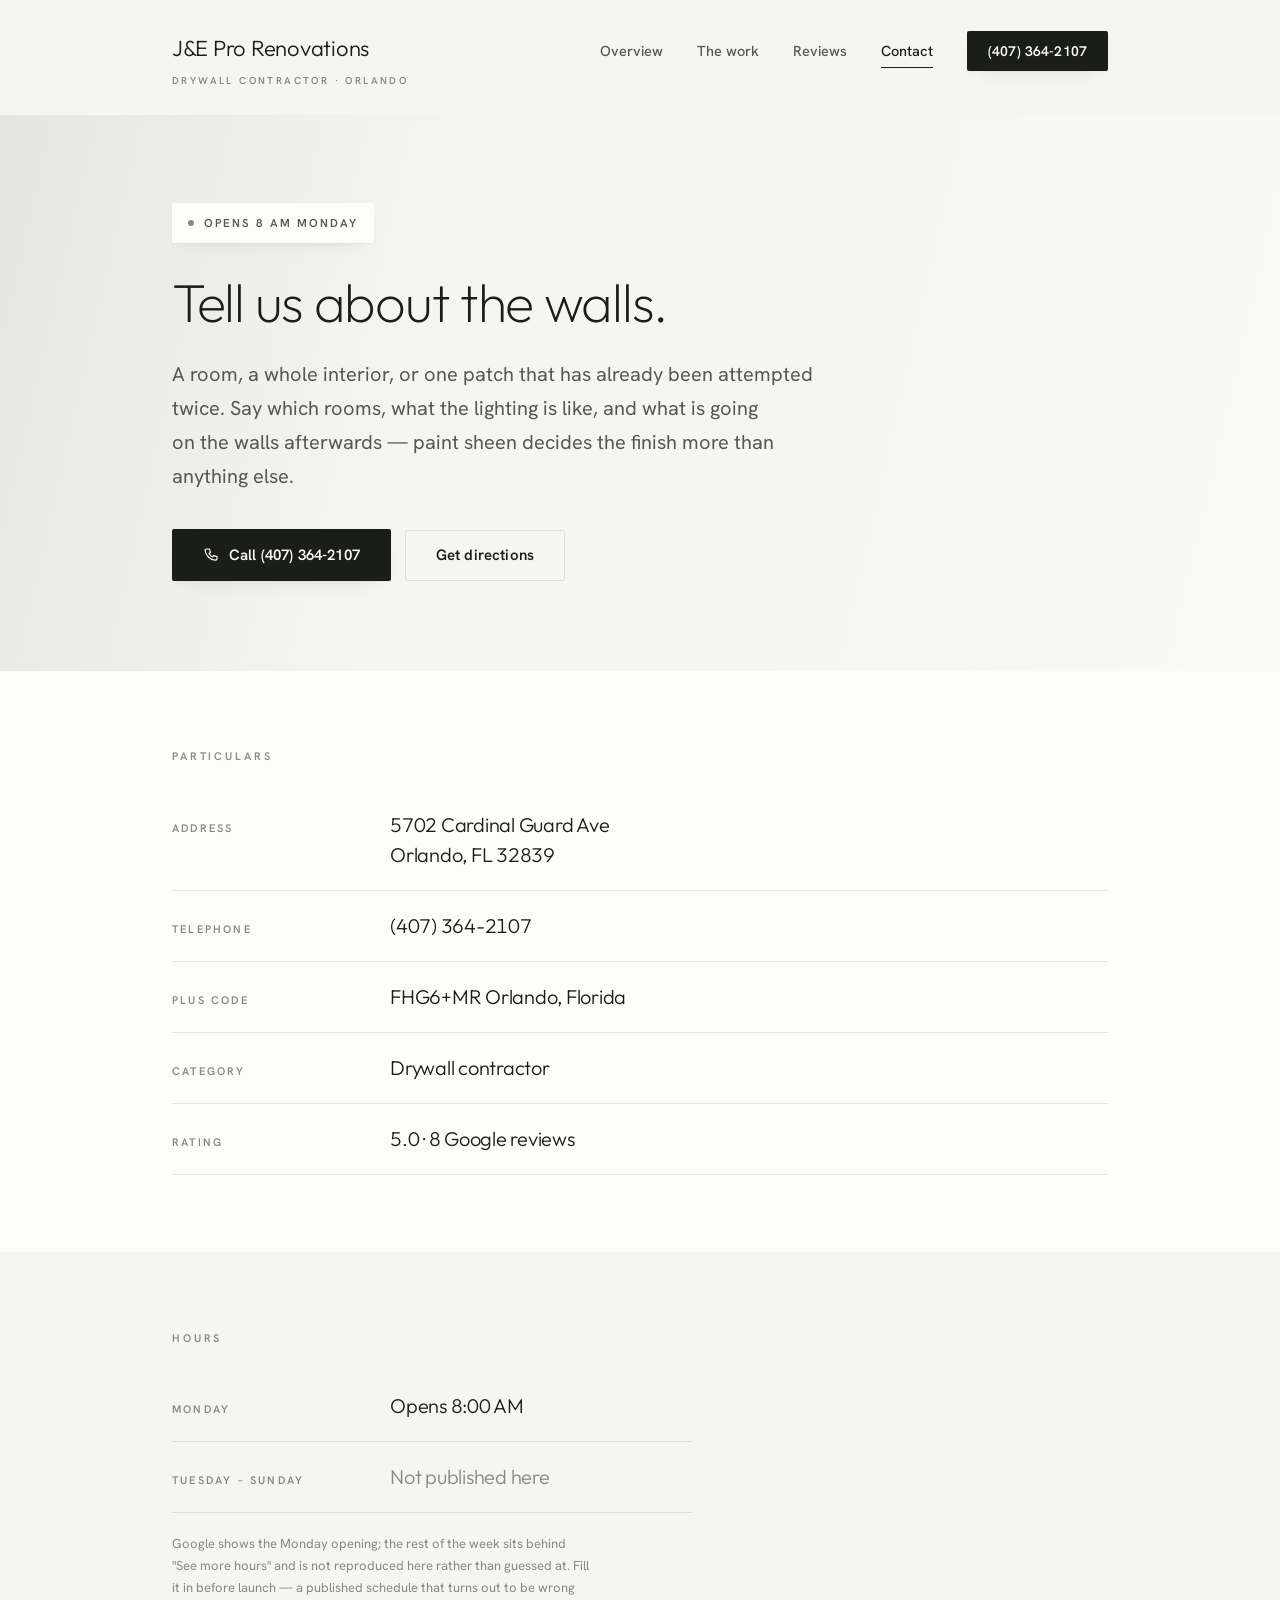
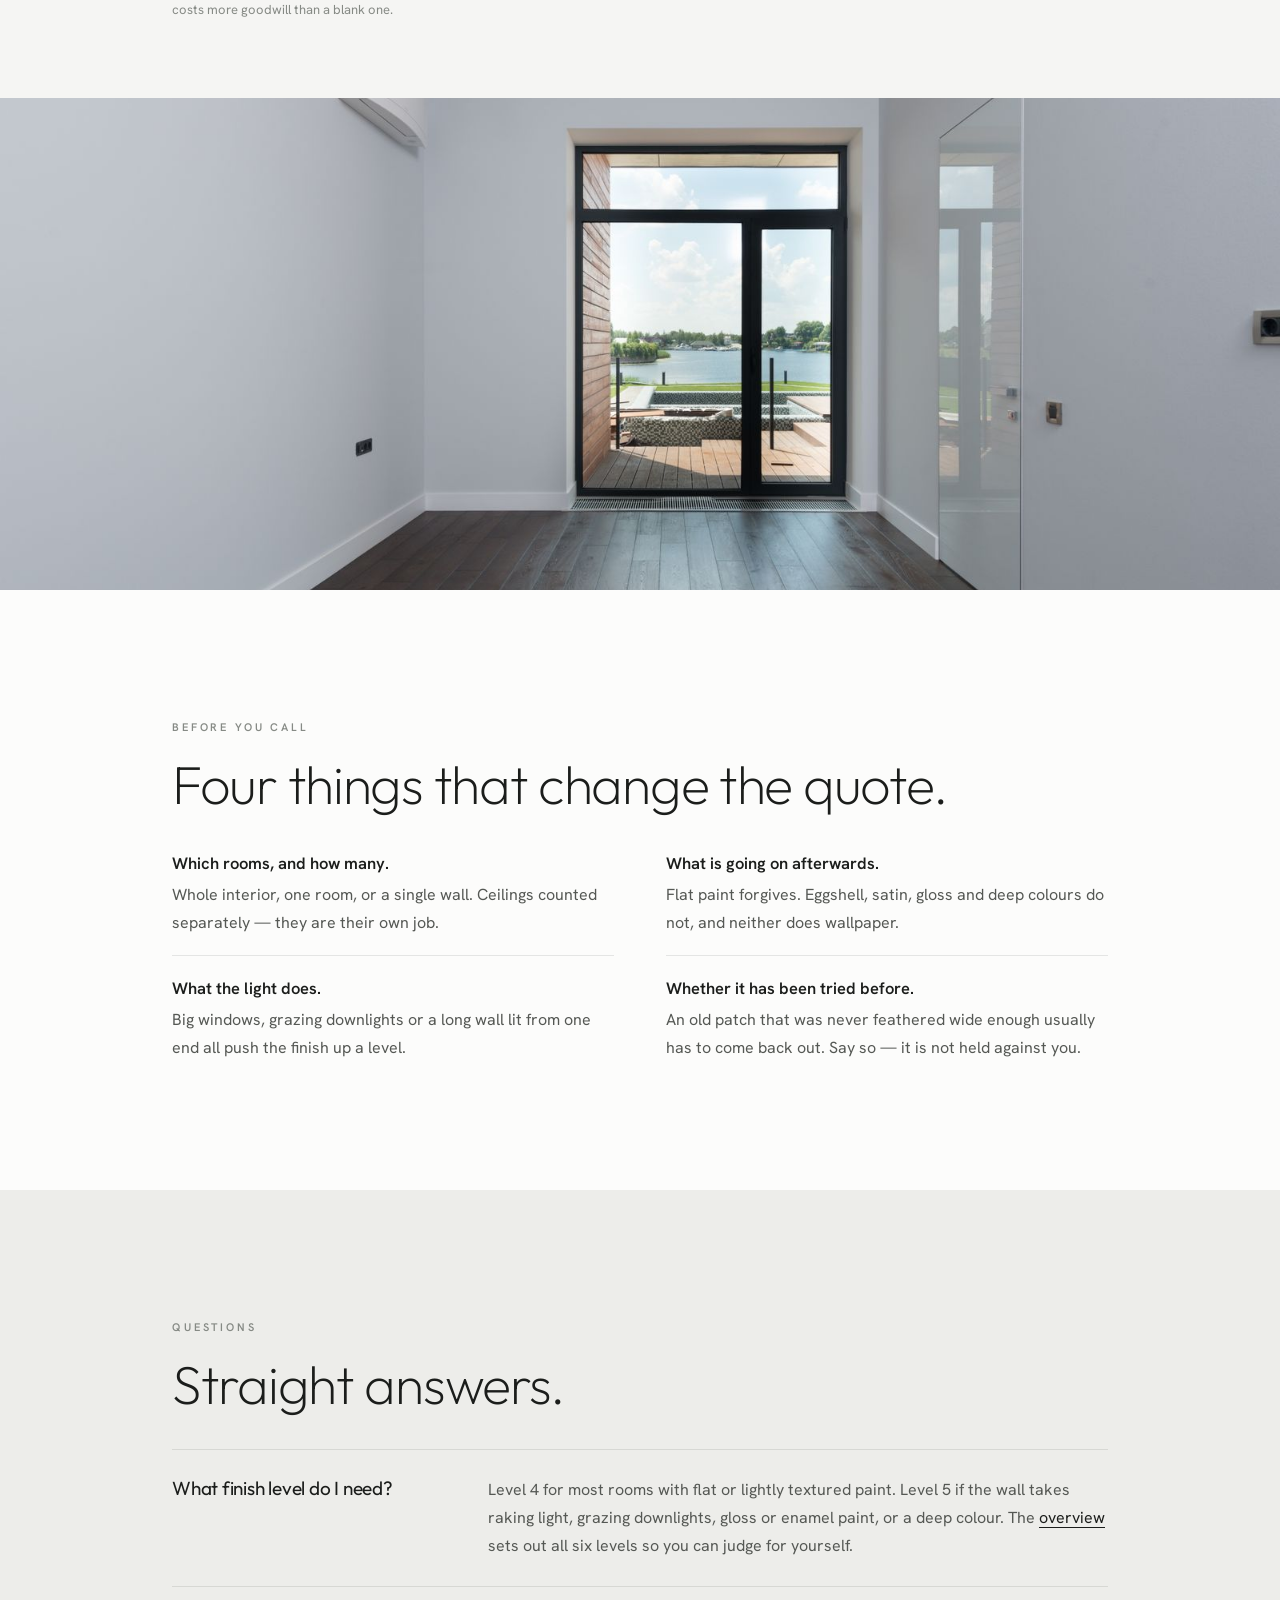
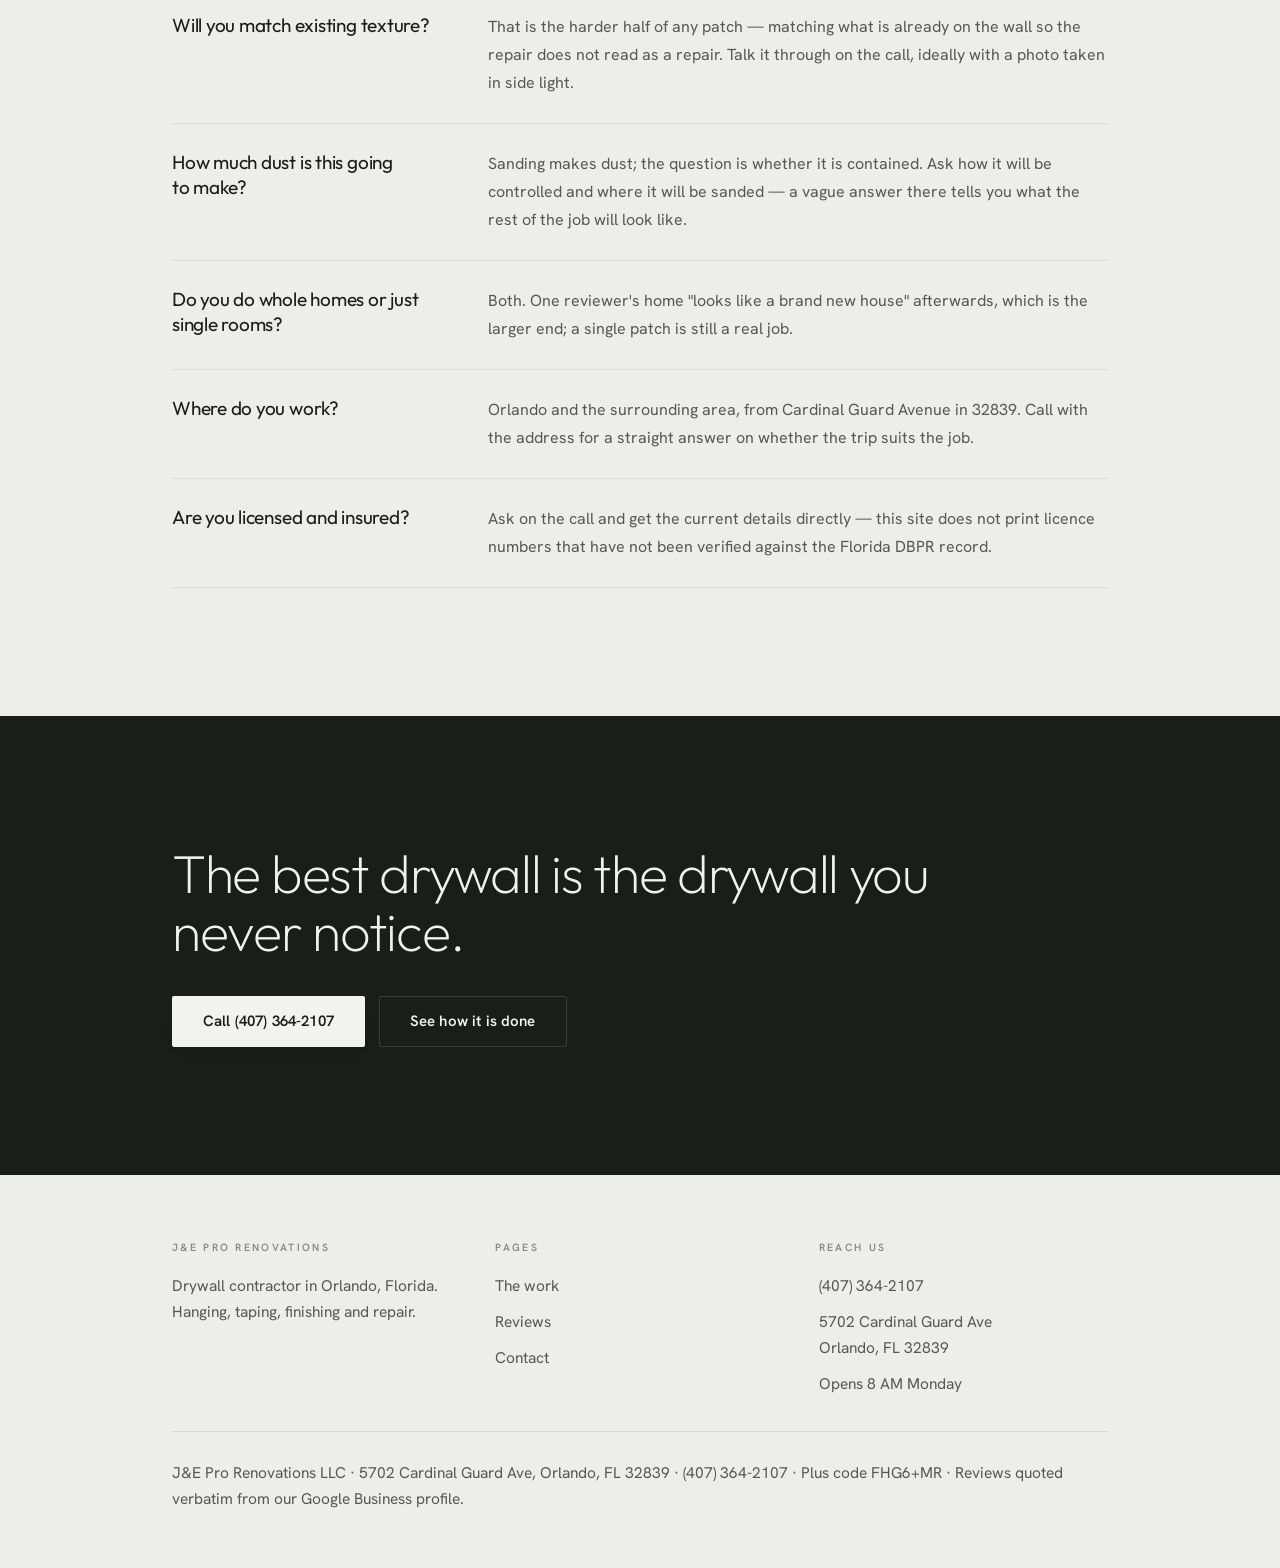
==== contact.html @ 814139a1 "J&E Pro Renovations site A sixth identity, and the first built on the absence of the thing the other" ====
<!DOCTYPE html>
<html lang="en">
<head>
<meta charset="utf-8">
<meta name="viewport" content="width=device-width, initial-scale=1">
<title>Contact — J&amp;E Pro Renovations</title>
<meta name="description" content="Call J&amp;E Pro Renovations at (407) 364-2107. 5702 Cardinal Guard Ave, Orlando, FL 32839. Opens 8 AM Monday. Plus code FHG6+MR.">
<link rel="preconnect" href="https://fonts.googleapis.com">
<link rel="preconnect" href="https://fonts.gstatic.com" crossorigin>
<link rel="stylesheet" href="https://fonts.googleapis.com/css2?family=Outfit:wght@200;300;400;600&family=Hanken+Grotesk:wght@400;500;600;700&display=swap">
<link rel="stylesheet" href="assets/site.css">
</head>
<body>

<header class="top">
  <div class="top-in">
    <a class="brand" href="index.html">
      <span class="n">J&amp;E Pro Renovations</span>
      <span class="s">Drywall contractor · Orlando</span>
    </a>
    <a class="nl" href="index.html">Overview</a>
    <a class="nl" href="work.html">The work</a>
    <a class="nl" href="reviews.html">Reviews</a>
    <a class="nl" href="contact.html" aria-current="page">Contact</a>
    <a class="btn btn-ink btn-sm" href="tel:+14073642107">(407) 364-2107</a>
  </div>
</header>

<main>

  <section class="plane-1 rake">
    <div class="wrap" style="padding-top: clamp(48px, 7vw, 88px); padding-bottom: clamp(52px, 7vw, 92px)">
      <span class="chip"><span class="dot"></span>Opens 8 AM Monday</span>
      <h1 class="h-section" style="margin-top: 30px; max-width: 20ch">Tell us about the walls.</h1>
      <p class="lede measure" style="margin-top: 26px">A room, a whole interior, or one patch that has already been attempted twice. Say which rooms, what the lighting is like, and what is going on the walls afterwards — paint sheen decides the finish more than anything else.</p>
      <div class="btn-row" style="margin-top: 36px">
        <a class="btn btn-ink" href="tel:+14073642107">
          <svg width="16" height="16" viewBox="0 0 24 24" fill="none" aria-hidden="true"><path d="M6.6 3h3l1.5 5.2-2.1 1.5a12.5 12.5 0 0 0 5.3 5.3l1.5-2.1L21 14.4v3a2.4 2.4 0 0 1-2.6 2.4A16.8 16.8 0 0 1 3.2 5.6A2.4 2.4 0 0 1 5.6 3z" stroke="currentColor" stroke-width="1.8" stroke-linecap="round" stroke-linejoin="round"/></svg>
          Call (407) 364-2107
        </a>
        <a class="btn btn-bare" href="https://www.google.com/maps/search/?api=1&amp;query=J%26E%20Pro%20Renovations%20LLC%205702%20Cardinal%20Guard%20Ave%20Orlando%20FL%2032839" target="_blank" rel="noopener">Get directions</a>
      </div>
    </div>
  </section>

  <section class="plane-0 section-sm">
    <div class="wrap">
      <p class="cap">Particulars</p>
      <div class="rows" style="margin-top: 24px">
        <div><p class="k">Address</p><p class="v">5702 Cardinal Guard Ave<br>Orlando, FL 32839</p></div>
        <div><p class="k">Telephone</p><p class="v"><a href="tel:+14073642107">(407) 364-2107</a></p></div>
        <div><p class="k">Plus code</p><p class="v">FHG6+MR Orlando, Florida</p></div>
        <div><p class="k">Category</p><p class="v">Drywall contractor</p></div>
        <div><p class="k">Rating</p><p class="v">5.0 · 8 Google reviews</p></div>
      </div>
    </div>
  </section>

  <section class="plane-1 section-sm">
    <div class="wrap">
      <p class="cap">Hours</p>
      <div class="rows" style="margin-top: 24px; max-width: 520px">
        <div><p class="k">Monday</p><p class="v">Opens 8:00 AM</p></div>
        <div><p class="k">Tuesday – Sunday</p><p class="v" style="color: var(--ink-3)">Not published here</p></div>
      </div>
      <p class="fine measure" style="margin-top: 20px">Google shows the Monday opening; the rest of the week sits behind "See more hours" and is not reproduced here rather than guessed at. Fill it in before launch — a published schedule that turns out to be wrong costs more goodwill than a blank one.</p>
    </div>
  </section>

  <div class="bleed">
    <img src="assets/img/hall.jpg" alt="An empty hallway with smooth white walls and a large window">
  </div>

  <section class="plane-0 section">
    <div class="wrap">
      <p class="cap">Before you call</p>
      <h2 class="h-section" style="margin-top: 18px; max-width: 24ch">Four things that change the quote.</h2>
      <div style="display: grid; grid-template-columns: repeat(auto-fit, minmax(280px, 1fr)); gap: 34px clamp(30px, 4vw, 60px); margin-top: 36px; align-items: start">
        <ul class="list">
          <li><b>Which rooms, and how many.</b><span>Whole interior, one room, or a single wall. Ceilings counted separately — they are their own job.</span></li>
          <li><b>What the light does.</b><span>Big windows, grazing downlights or a long wall lit from one end all push the finish up a level.</span></li>
        </ul>
        <ul class="list">
          <li><b>What is going on afterwards.</b><span>Flat paint forgives. Eggshell, satin, gloss and deep colours do not, and neither does wallpaper.</span></li>
          <li><b>Whether it has been tried before.</b><span>An old patch that was never feathered wide enough usually has to come back out. Say so — it is not held against you.</span></li>
        </ul>
      </div>
    </div>
  </section>

  <section class="plane-2 section">
    <div class="wrap">
      <p class="cap">Questions</p>
      <h2 class="h-section" style="margin-top: 18px; margin-bottom: 36px">Straight answers.</h2>
      <div class="faq">
        <div class="faq-item">
          <h3>What finish level do I need?</h3>
          <p>Level 4 for most rooms with flat or lightly textured paint. Level 5 if the wall takes raking light, grazing downlights, gloss or enamel paint, or a deep colour. The <a href="index.html">overview</a> sets out all six levels so you can judge for yourself.</p>
        </div>
        <div class="faq-item">
          <h3>Will you match existing texture?</h3>
          <p>That is the harder half of any patch — matching what is already on the wall so the repair does not read as a repair. Talk it through on the call, ideally with a photo taken in side light.</p>
        </div>
        <div class="faq-item">
          <h3>How much dust is this going to make?</h3>
          <p>Sanding makes dust; the question is whether it is contained. Ask how it will be controlled and where it will be sanded — a vague answer there tells you what the rest of the job will look like.</p>
        </div>
        <div class="faq-item">
          <h3>Do you do whole homes or just single rooms?</h3>
          <p>Both. One reviewer's home "looks like a brand new house" afterwards, which is the larger end; a single patch is still a real job.</p>
        </div>
        <div class="faq-item">
          <h3>Where do you work?</h3>
          <p>Orlando and the surrounding area, from Cardinal Guard Avenue in 32839. Call with the address for a straight answer on whether the trip suits the job.</p>
        </div>
        <div class="faq-item">
          <h3>Are you licensed and insured?</h3>
          <p>Ask on the call and get the current details directly — this site does not print licence numbers that have not been verified against the Florida DBPR record.</p>
        </div>
      </div>
    </div>
  </section>

  <section class="plane-dark section">
    <div class="wrap">
      <h2 class="h-section" style="max-width: 22ch">The best drywall is the drywall you never notice.</h2>
      <div class="btn-row" style="margin-top: 36px">
        <a class="btn btn-ink" href="tel:+14073642107">Call (407) 364-2107</a>
        <a class="btn btn-bare" href="work.html">See how it is done</a>
      </div>
    </div>
  </section>
</main>

<footer class="foot">
  <div class="wrap">
    <div class="foot-grid">
      <div>
        <h4>J&amp;E Pro Renovations</h4>
        <p>Drywall contractor in Orlando, Florida. Hanging, taping, finishing and repair.</p>
      </div>
      <div>
        <h4>Pages</h4>
        <ul>
          <li><a href="work.html">The work</a></li>
          <li><a href="reviews.html">Reviews</a></li>
          <li><a href="contact.html">Contact</a></li>
        </ul>
      </div>
      <div>
        <h4>Reach us</h4>
        <ul>
          <li><a href="tel:+14073642107">(407) 364-2107</a></li>
          <li><a href="contact.html">5702 Cardinal Guard Ave<br>Orlando, FL 32839</a></li>
          <li>Opens 8 AM Monday</li>
        </ul>
      </div>
    </div>
    <p class="foot-fine">J&amp;E Pro Renovations LLC · 5702 Cardinal Guard Ave, Orlando, FL 32839 · (407) 364-2107 · Plus code FHG6+MR · Reviews quoted verbatim from our Google Business profile.</p>
  </div>
</footer>

</body>
</html>
---- assets/site.css ----
/* ═══════════════════════════════════════════════════════════════════
   J&E Pro Renovations LLC — Drywall contractor, Orlando FL

   Identity: the flat plane. A drywall contractor's craft is
   invisibility — a Level 5 finish is one you cannot see, with no
   visible joint anywhere. So this stylesheet spends almost no strokes:
   sections separate by tone and by raking light, not by rules.

   Achromatic by design. Drywall is white; the palette is too.
   Emphasis comes from scale and weight rather than hue.
   ═══════════════════════════════════════════════════════════════════ */

:root {
  /* the planes, lightest to darkest */
  --p0: #FCFCFB;   /* compound, freshly sanded */
  --p1: #F5F5F3;   /* gypsum face — the page ground */
  --p2: #EDEDEA;   /* a plane in shadow */
  --p3: #E2E2DE;   /* deeper shadow */
  --p4: #CFCFCA;   /* edge of the light */

  --ink:   #1B1D1B;
  --ink-2: #555854;
  --ink-3: #868A85;
  --ink-4: #ADB0AB;

  --dark:    #1B1D1B;
  --dark-2:  #262926;
  --on-dark:   #F2F2F0;
  --on-dark-2: rgba(242, 242, 240, 0.70);
  --on-dark-3: rgba(242, 242, 240, 0.42);

  /* the only strokes in the system, and they are barely there */
  --hair:      rgba(27, 29, 27, 0.10);
  --hair-dark: rgba(242, 242, 240, 0.14);

  /* raking light: soft, directional, no hard edges */
  --lift-sm: 0 1px 2px rgba(27, 29, 27, .04), 0 8px 22px -14px rgba(27, 29, 27, .18);
  --lift:    0 2px 4px rgba(27, 29, 27, .04), 0 26px 60px -34px rgba(27, 29, 27, .28);

  --font-display: "Outfit", "Helvetica Neue", Arial, sans-serif;
  --font-body:    "Hanken Grotesk", "Segoe UI", Helvetica, Arial, sans-serif;

  --wrap: 1080px;
  --narrow: 680px;
  --gutter: clamp(22px, 6vw, 72px);
}

@media (prefers-color-scheme: dark) {
  :root:not([data-theme="light"]) {
    --p0: #17191A; --p1: #121415; --p2: #191C1D; --p3: #212526; --p4: #2E3335;
    --ink: #EDEEEC; --ink-2: #ADB2B0; --ink-3: #838986; --ink-4: #656B68;
    --dark: #08090A; --dark-2: #101314;
    --on-dark: #EDEEEC; --on-dark-2: rgba(237,238,236,.70); --on-dark-3: rgba(237,238,236,.42);
    --hair: rgba(237,238,236,.12); --hair-dark: rgba(237,238,236,.12);
    --lift-sm: 0 1px 2px rgba(0,0,0,.5), 0 8px 22px -14px rgba(0,0,0,.7);
    --lift: 0 2px 4px rgba(0,0,0,.5), 0 26px 60px -34px rgba(0,0,0,.85);
  }
}
:root[data-theme="dark"] {
  --p0: #17191A; --p1: #121415; --p2: #191C1D; --p3: #212526; --p4: #2E3335;
  --ink: #EDEEEC; --ink-2: #ADB2B0; --ink-3: #838986; --ink-4: #656B68;
  --dark: #08090A; --dark-2: #101314;
  --on-dark: #EDEEEC; --on-dark-2: rgba(237,238,236,.70); --on-dark-3: rgba(237,238,236,.42);
  --hair: rgba(237,238,236,.12); --hair-dark: rgba(237,238,236,.12);
  --lift-sm: 0 1px 2px rgba(0,0,0,.5), 0 8px 22px -14px rgba(0,0,0,.7);
  --lift: 0 2px 4px rgba(0,0,0,.5), 0 26px 60px -34px rgba(0,0,0,.85);
}

*, *::before, *::after { box-sizing: border-box; }

body {
  margin: 0;
  background: var(--p1);
  color: var(--ink);
  font-family: var(--font-body);
  font-size: 17px;
  line-height: 1.7;
  text-wrap: pretty;
  -webkit-font-smoothing: antialiased;
  -moz-osx-font-smoothing: grayscale;
}
h1, h2, h3, h4 { margin: 0; font-weight: 400; }
p { margin: 0; }
img, svg { display: block; max-width: 100%; }
a { color: var(--ink); text-decoration-thickness: 1px; text-underline-offset: 4px; }
a:hover { color: var(--ink-2); }
:focus { outline: none; }
:focus-visible { outline: 2px solid var(--ink); outline-offset: 4px; }
::selection { background: var(--p4); }

.wrap { max-width: var(--wrap); margin: 0 auto; padding: 0 var(--gutter); }
.narrow { max-width: var(--narrow); margin: 0 auto; padding: 0 var(--gutter); }
.section { padding: clamp(72px, 10vw, 148px) 0; }
.section-sm { padding: clamp(48px, 6vw, 84px) 0; }

/* tonal planes — the only section separation in the system */
.plane-0 { background: var(--p0); }
.plane-1 { background: var(--p1); }
.plane-2 { background: var(--p2); }
.plane-3 { background: var(--p3); }
.plane-dark { background: var(--dark); color: var(--on-dark); }
.plane-dark .lede, .plane-dark .body { color: var(--on-dark-2); }
.plane-dark .cap, .plane-dark .fine { color: var(--on-dark-3); }

/* raking light: a soft directional wash, no edge anywhere */
.rake { position: relative; }
.rake::before {
  content: ""; position: absolute; inset: 0; pointer-events: none;
  background: linear-gradient(103deg,
    color-mix(in srgb, var(--p4) 42%, transparent) 0%,
    transparent 34%,
    transparent 62%,
    color-mix(in srgb, var(--p0) 70%, transparent) 100%);
}
.rake > * { position: relative; }

/* ══ typography: light, wide, quiet. Scale carries the emphasis. ══ */
.display {
  font-family: var(--font-display);
  font-weight: 200;
  font-size: clamp(40px, 7vw, 96px);
  line-height: 1.02;
  letter-spacing: -0.028em;
}
.display em { font-style: normal; font-weight: 400; }
.h-section {
  font-family: var(--font-display);
  font-weight: 200;
  font-size: clamp(28px, 4.2vw, 54px);
  line-height: 1.08;
  letter-spacing: -0.024em;
}
.h-sub {
  font-family: var(--font-display);
  font-weight: 300;
  font-size: clamp(21px, 2.3vw, 29px);
  line-height: 1.22;
  letter-spacing: -0.016em;
}
.cap {
  font-family: var(--font-body);
  font-size: 11px; font-weight: 600;
  letter-spacing: 0.26em; text-transform: uppercase;
  color: var(--ink-3);
}
.lede { font-size: 20px; line-height: 34px; color: var(--ink-2); font-weight: 400; }
.body { font-size: 17px; line-height: 31px; color: var(--ink-2); }
.fine { font-size: 13px; line-height: 22px; color: var(--ink-3); }
.measure { max-width: 60ch; }
.measure-tight { max-width: 44ch; }
.num { font-variant-numeric: tabular-nums; }

/* ══ buttons: filled ink, or bare text with a hairline underline ══ */
.btn {
  display: inline-flex; align-items: center; justify-content: center; gap: 10px;
  font-family: var(--font-body); font-weight: 600; font-size: 15px;
  letter-spacing: 0.01em; line-height: 1; text-decoration: none; cursor: pointer;
  padding: 17px 30px; border: 1px solid transparent; border-radius: 2px;
  white-space: nowrap; font-variant-numeric: tabular-nums;
  transition: background-color .2s ease, color .2s ease, border-color .2s ease, box-shadow .2s ease;
}
.btn svg { flex: none; }
.btn-ink { background: var(--ink); color: var(--p0); box-shadow: var(--lift-sm); }
.btn-ink:hover { background: var(--ink-2); color: var(--p0); }
.btn-bare { color: var(--ink); border-color: var(--hair); background: transparent; }
.btn-bare:hover { border-color: var(--ink-4); background: var(--p0); }
.plane-dark .btn-ink { background: var(--on-dark); color: var(--dark); }
.plane-dark .btn-ink:hover { background: var(--on-dark-2); color: var(--dark); }
.plane-dark .btn-bare { color: var(--on-dark); border-color: var(--hair-dark); }
.plane-dark .btn-bare:hover { border-color: var(--on-dark); background: transparent; }
.btn-sm { font-size: 14px; padding: 12px 20px; }
.btn-row { display: flex; flex-wrap: wrap; gap: 14px; align-items: center; }

/* ══ header: no bar, no border — it sits on the wall ══ */
.top { background: var(--p1); }
.top-in {
  max-width: var(--wrap); margin: 0 auto; padding: 30px var(--gutter) 26px;
  display: flex; align-items: baseline; flex-wrap: wrap; gap: 12px 34px;
}
.brand { text-decoration: none; margin-right: auto; }
.brand .n {
  display: block;
  font-family: var(--font-display); font-weight: 300;
  font-size: 22px; letter-spacing: -0.012em; color: var(--ink);
}
.brand .s {
  display: block; margin-top: 5px;
  font-size: 10px; font-weight: 600; letter-spacing: 0.24em;
  text-transform: uppercase; color: var(--ink-3);
}
.top a.nl {
  font-size: 14.5px; font-weight: 500; color: var(--ink-2);
  text-decoration: none; white-space: nowrap;
  padding-bottom: 3px; border-bottom: 1px solid transparent;
}
.top a.nl:hover { color: var(--ink); border-bottom-color: var(--ink-4); }
.top a.nl[aria-current="page"] { color: var(--ink); border-bottom-color: var(--ink); }

/* ══ hours chip ══ */
.chip {
  display: inline-flex; align-items: center; gap: 10px;
  font-size: 11.5px; font-weight: 600; letter-spacing: 0.18em;
  text-transform: uppercase; color: var(--ink-2);
  background: var(--p0); box-shadow: var(--lift-sm);
  padding: 10px 16px; border-radius: 2px;
}
.chip .dot { width: 6px; height: 6px; flex: none; border-radius: 50%; background: var(--ink-3); }
.plane-dark .chip { background: var(--dark-2); color: var(--on-dark-2); box-shadow: none; }
.plane-dark .chip .dot { background: var(--on-dark-2); }

/* ══ stat run — figures on the wall, no boxes ══ */
.figures {
  display: grid; grid-template-columns: repeat(auto-fit, minmax(140px, 1fr));
  gap: clamp(28px, 4vw, 56px) clamp(24px, 4vw, 48px);
}
.figures .v {
  font-family: var(--font-display); font-weight: 200;
  font-size: clamp(38px, 4.6vw, 62px); line-height: 1;
  letter-spacing: -0.034em; font-variant-numeric: tabular-nums;
}
.figures .k { margin-top: 12px; }

/* ══ cards: lifted planes, never outlined ══ */
.cards { display: grid; grid-template-columns: repeat(auto-fit, minmax(260px, 1fr)); gap: clamp(20px, 3vw, 32px); }
.card {
  background: var(--p0); border-radius: 3px;
  box-shadow: var(--lift-sm);
  padding: 32px 30px 34px;
  display: flex; flex-direction: column; gap: 12px;
  transition: box-shadow .22s ease, transform .22s ease;
}
.card:hover { box-shadow: var(--lift); transform: translateY(-2px); }
.card h3 { font-family: var(--font-display); font-weight: 300; font-size: 23px; line-height: 1.2; letter-spacing: -0.014em; }
.card p { font-size: 16px; line-height: 28px; color: var(--ink-2); }
.card .cap { margin-bottom: 2px; }

/* ══ FINISH LEVELS — the signature component ═══════════════════════
   Drywall has official finish levels 0 to 5. A stepped scale is the
   honest way to show them, and no generic contractor site has one.
   ══════════════════════════════════════════════════════════════════ */
.levels { display: grid; gap: 0; }
.level {
  display: grid; grid-template-columns: 1fr; gap: 6px 30px;
  padding: 24px 0 24px 0;
  border-bottom: 1px solid var(--hair);
}
@media (min-width: 780px) {
  .level { grid-template-columns: 88px minmax(0, 1fr) 130px; align-items: baseline; }
}
.level:first-child { border-top: 1px solid var(--hair); }
.level-n {
  font-family: var(--font-display); font-weight: 200;
  font-size: 32px; line-height: 1; letter-spacing: -0.03em;
  color: var(--ink-4); font-variant-numeric: tabular-nums;
}
.level.is-ours .level-n { color: var(--ink); }
.level h3 { font-family: var(--font-body); font-weight: 600; font-size: 16.5px; line-height: 1.4; }
.level p { font-size: 15.5px; line-height: 27px; color: var(--ink-2); margin-top: 5px; }
.level-tag {
  font-size: 10.5px; font-weight: 700; letter-spacing: 0.16em;
  text-transform: uppercase; color: var(--ink-3);
}
.level.is-ours .level-tag { color: var(--ink); }
.level.is-ours { background: var(--p0); box-shadow: var(--lift-sm); border-radius: 3px; padding-left: 22px; padding-right: 22px; border-bottom-color: transparent; }

/* ══ figures / photography: full-bleed or lifted, never framed ══ */
.shot { margin: 0; }
.shot img { width: 100%; height: 100%; object-fit: cover; }
.shot figcaption { margin-top: 14px; font-size: 12.5px; line-height: 20px; color: var(--ink-3); }
.shot-3x2 img { aspect-ratio: 3 / 2; }
.shot-4x3 img { aspect-ratio: 4 / 3; }
.shot-wide img { aspect-ratio: 2.4 / 1; }
.shot-tall img { aspect-ratio: 4 / 5; }
.shot-lift img { box-shadow: var(--lift); border-radius: 3px; }
.shots { display: grid; grid-template-columns: repeat(auto-fit, minmax(230px, 1fr)); gap: clamp(20px, 3vw, 34px); }

.bleed { width: 100%; }
.bleed img { width: 100%; aspect-ratio: 2.6 / 1; object-fit: cover; }
@media (max-width: 640px) { .bleed img { aspect-ratio: 4 / 3; } }

/* ══ quotes ══ */
.pull {
  font-family: var(--font-display); font-weight: 200;
  font-size: clamp(24px, 3.4vw, 42px); line-height: 1.3;
  letter-spacing: -0.022em;
}
.quote-list { display: grid; gap: clamp(30px, 4vw, 46px); }
.quote-list blockquote { margin: 0; }
.quote-list .q { font-family: var(--font-display); font-weight: 200; font-size: clamp(21px, 2.5vw, 30px); line-height: 1.34; letter-spacing: -0.018em; }
.quote-list .a { margin-top: 14px; }

/* ══ reviews ══ */
.rating { display: flex; flex-wrap: wrap; align-items: flex-end; gap: 20px 44px; }
.rating .score {
  font-family: var(--font-display); font-weight: 200;
  font-size: clamp(64px, 9vw, 124px); line-height: .82; letter-spacing: -0.046em;
}
.stars { color: var(--ink); font-size: 16px; letter-spacing: 6px; }
.topics { display: grid; grid-template-columns: repeat(auto-fit, minmax(220px, 1fr)); gap: 0 44px; max-width: 760px; margin: 0; }
.topic { display: flex; align-items: baseline; justify-content: space-between; gap: 16px; padding: 13px 0; border-bottom: 1px solid var(--hair); }
.topic dt { font-size: 16px; color: var(--ink-2); }
.topic dd { margin: 0; font-size: 14px; font-weight: 700; color: var(--ink-3); font-variant-numeric: tabular-nums; }

.entries { display: grid; gap: clamp(20px, 3vw, 28px); }
.entry {
  background: var(--p0); border-radius: 3px; box-shadow: var(--lift-sm);
  padding: 32px 30px;
  display: grid; grid-template-columns: 1fr; gap: 16px 36px;
}
@media (min-width: 860px) { .entry { grid-template-columns: 196px minmax(0, 1fr); } }
.entry-by { display: grid; gap: 8px; align-content: start; }
.entry-name { font-family: var(--font-display); font-weight: 400; font-size: 20px; line-height: 1.2; letter-spacing: -0.012em; }
.entry-meta { font-size: 12.5px; line-height: 19px; color: var(--ink-3); font-variant-numeric: tabular-nums; }
.entry-stars { color: var(--ink); font-size: 12px; letter-spacing: 3px; }
.entry-body p { font-size: 17px; line-height: 30px; color: var(--ink); }
.entry-body .trunc { color: var(--ink-3); }

/* ══ particulars ══ */
.rows { display: grid; }
.rows > div {
  display: grid; grid-template-columns: 1fr; gap: 4px 28px;
  padding: 20px 0; border-bottom: 1px solid var(--hair);
}
@media (min-width: 700px) { .rows > div { grid-template-columns: 190px minmax(0, 1fr); align-items: baseline; } }
.rows:first-child > div:first-child { border-top: 1px solid var(--hair); }
.rows .k { font-size: 11px; font-weight: 600; letter-spacing: 0.2em; text-transform: uppercase; color: var(--ink-3); }
.rows .v { font-family: var(--font-display); font-weight: 300; font-size: 20px; line-height: 30px; letter-spacing: -0.012em; font-variant-numeric: tabular-nums; }
.rows .v a { text-decoration: none; }
.plane-dark .rows > div { border-bottom-color: var(--hair-dark); }
.plane-dark .rows:first-child > div:first-child { border-top-color: var(--hair-dark); }
.plane-dark .rows .k { color: var(--on-dark-3); }
.plane-dark .rows .v { color: var(--on-dark); }

/* ══ list ══ */
.list { list-style: none; margin: 0; padding: 0; display: grid; gap: 18px; }
.list li { display: grid; grid-template-columns: 1fr; gap: 4px; padding-bottom: 18px; border-bottom: 1px solid var(--hair); }
.list li:last-child { border-bottom: 0; padding-bottom: 0; }
.list b { font-weight: 600; font-size: 16.5px; color: var(--ink); }
.list span { font-size: 16px; line-height: 28px; color: var(--ink-2); }

/* ══ faq ══ */
.faq { display: grid; }
.faq-item { display: grid; grid-template-columns: 1fr; gap: 8px 36px; padding: 26px 0; border-bottom: 1px solid var(--hair); }
@media (min-width: 860px) { .faq-item { grid-template-columns: 280px minmax(0, 1fr); align-items: start; } }
.faq-item:first-child { border-top: 1px solid var(--hair); }
.faq-item h3 { font-family: var(--font-display); font-weight: 400; font-size: 19px; line-height: 1.3; letter-spacing: -0.012em; }
.faq-item p { font-size: 16px; line-height: 28px; color: var(--ink-2); }

/* ══ footer ══ */
.foot { background: var(--p2); }
.foot .wrap { padding-top: 64px; padding-bottom: 56px; }
.foot-grid { display: grid; grid-template-columns: repeat(auto-fit, minmax(200px, 1fr)); gap: 34px; padding-bottom: 34px; border-bottom: 1px solid var(--hair); }
.foot h4 { font-size: 10.5px; font-weight: 600; letter-spacing: 0.22em; text-transform: uppercase; color: var(--ink-3); margin-bottom: 16px; }
.foot ul { list-style: none; margin: 0; padding: 0; display: grid; gap: 10px; }
.foot a { color: var(--ink-2); text-decoration: none; font-size: 15.5px; }
.foot a:hover { color: var(--ink); }
.foot p, .foot li { font-size: 15.5px; line-height: 26px; color: var(--ink-2); }
.foot-fine { font-size: 12.5px; line-height: 21px; color: var(--ink-3); margin-top: 28px; font-variant-numeric: tabular-nums; }

@media (prefers-reduced-motion: reduce) {
  *, *::before, *::after { animation-duration: .001ms !important; transition-duration: .001ms !important; }
  .card:hover { transform: none; }
}
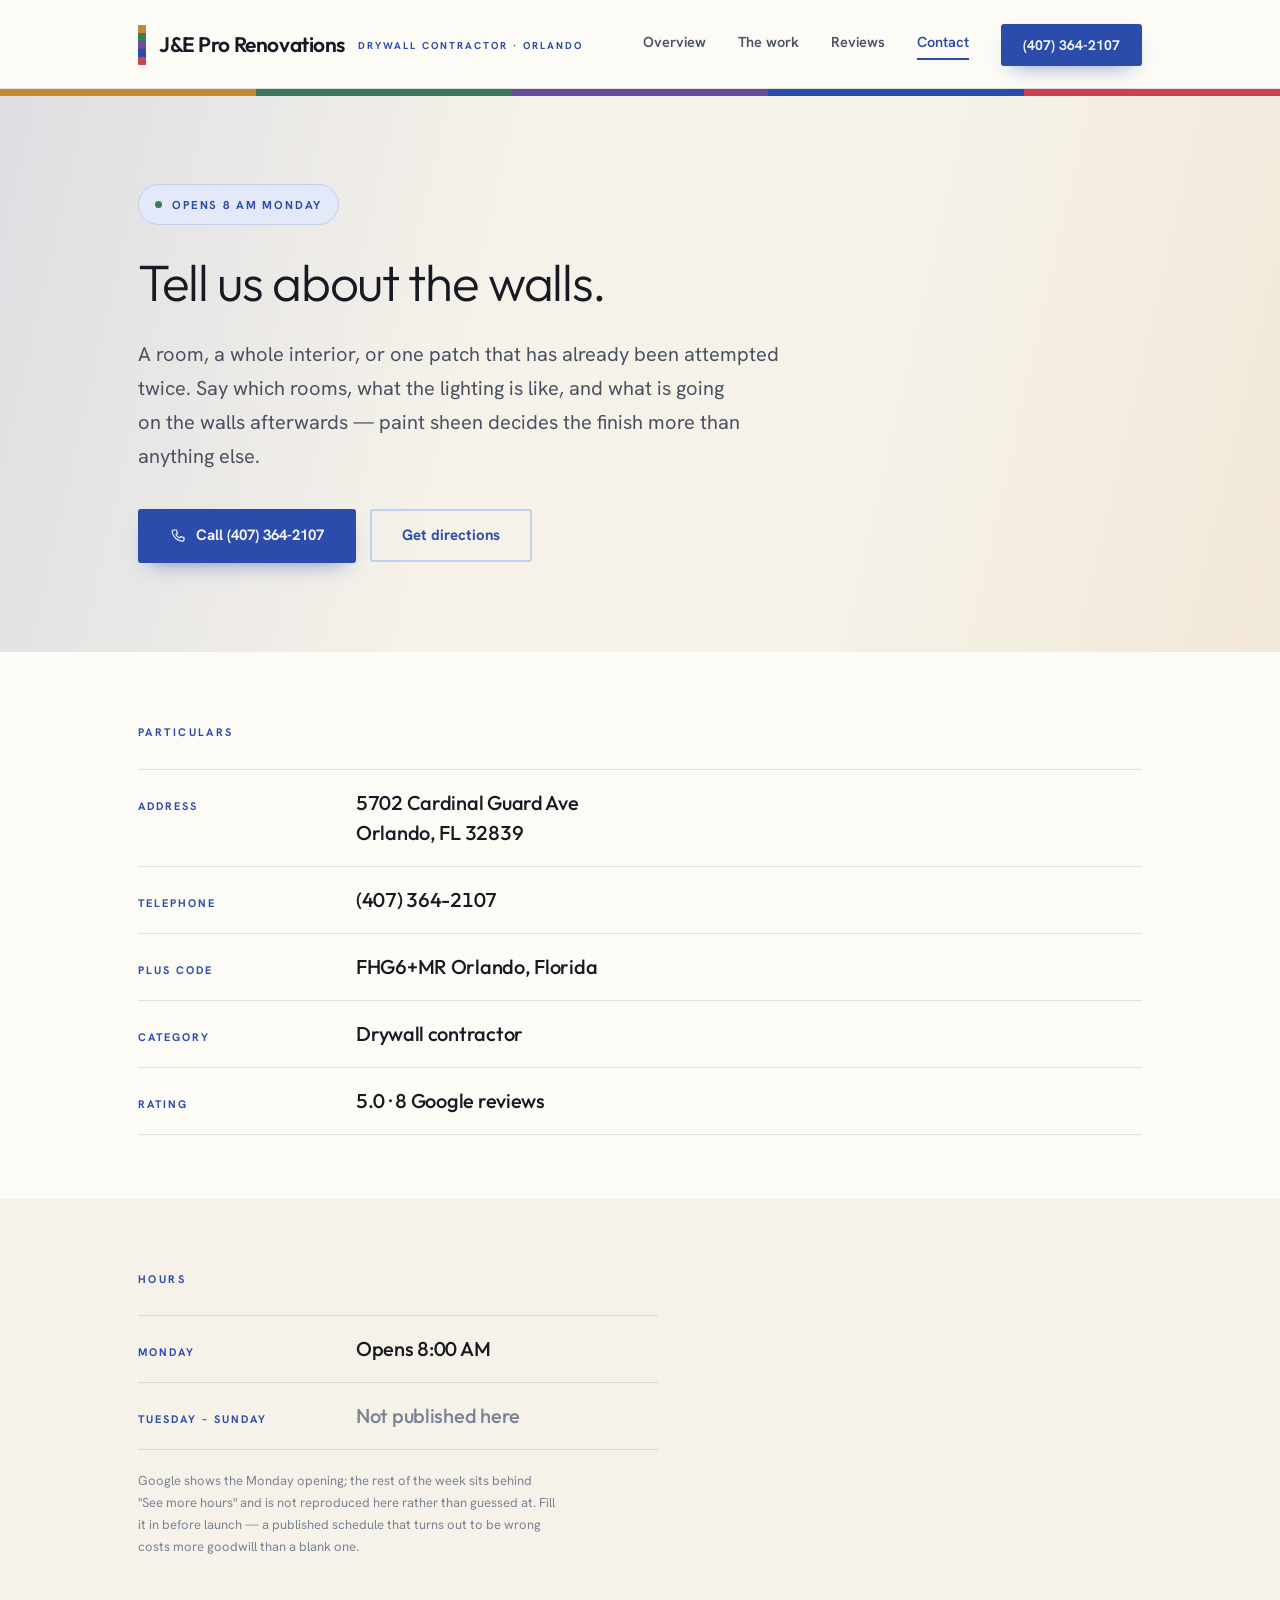
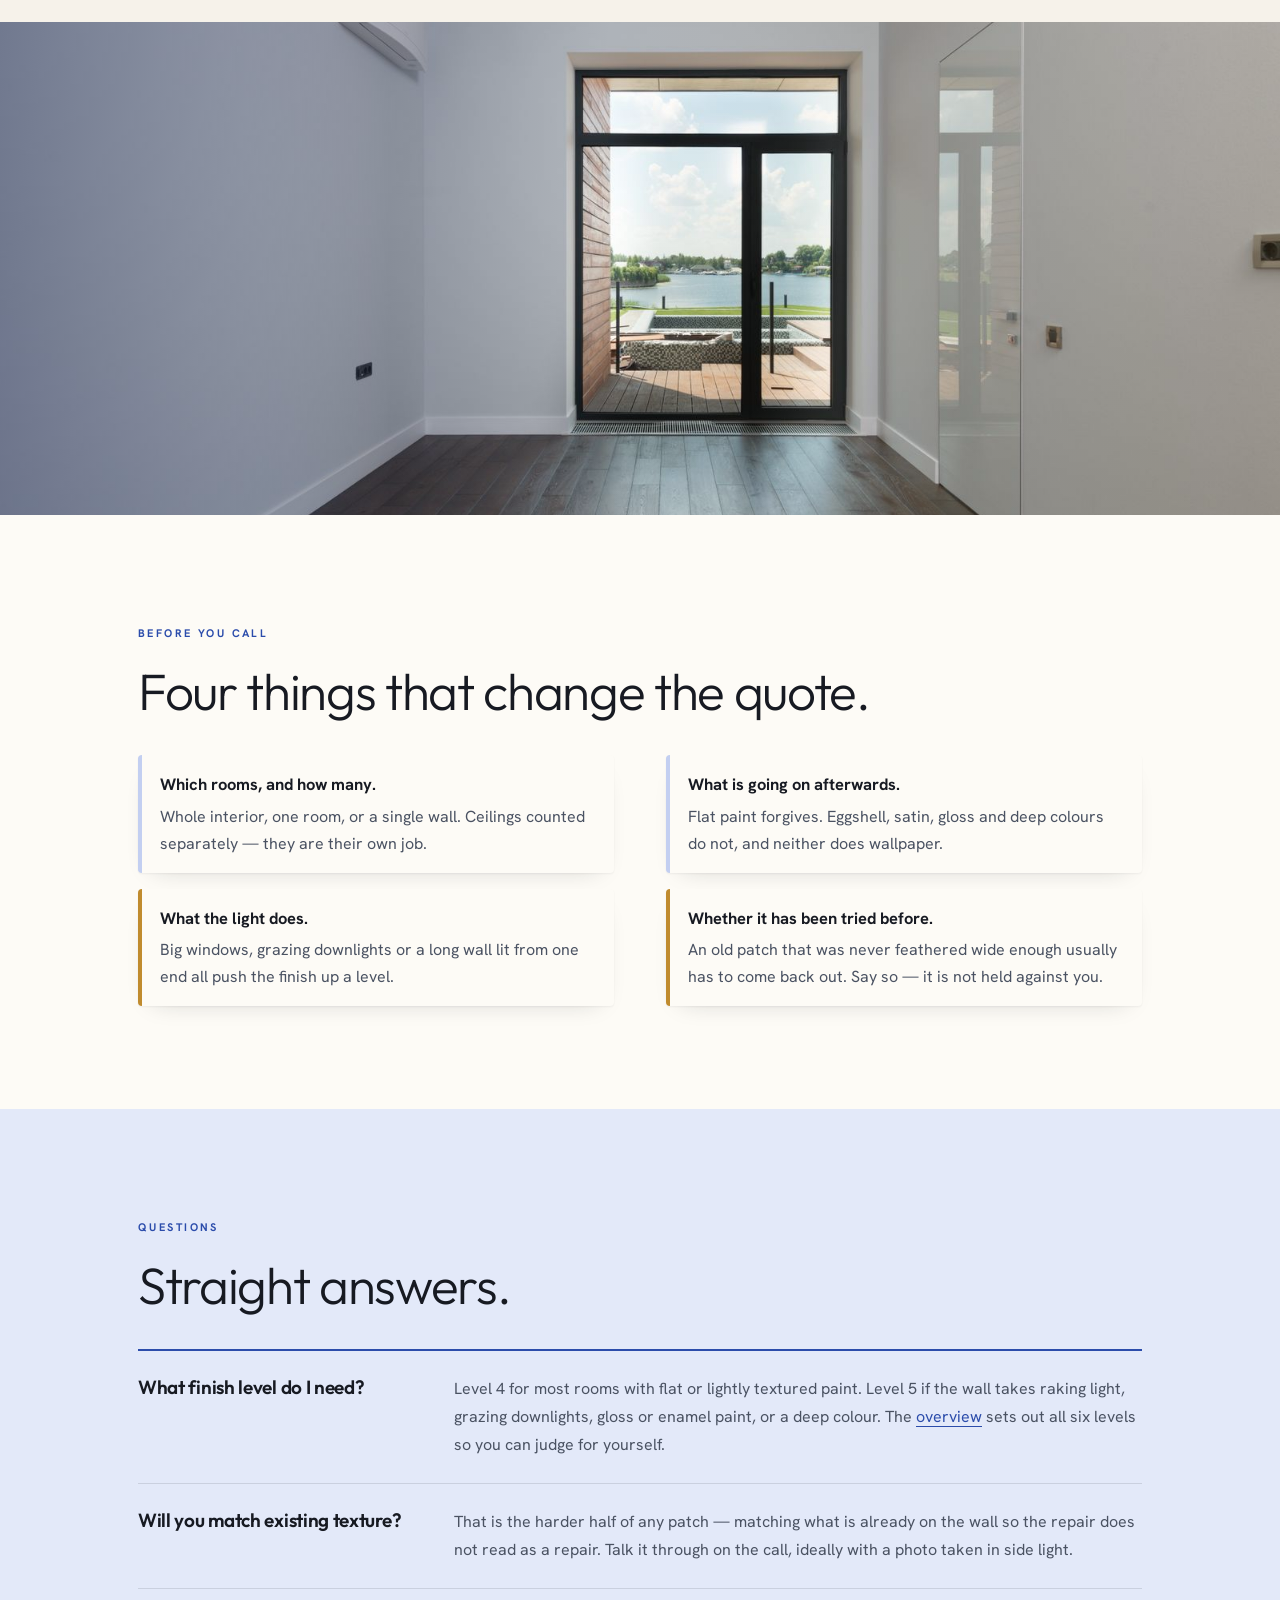
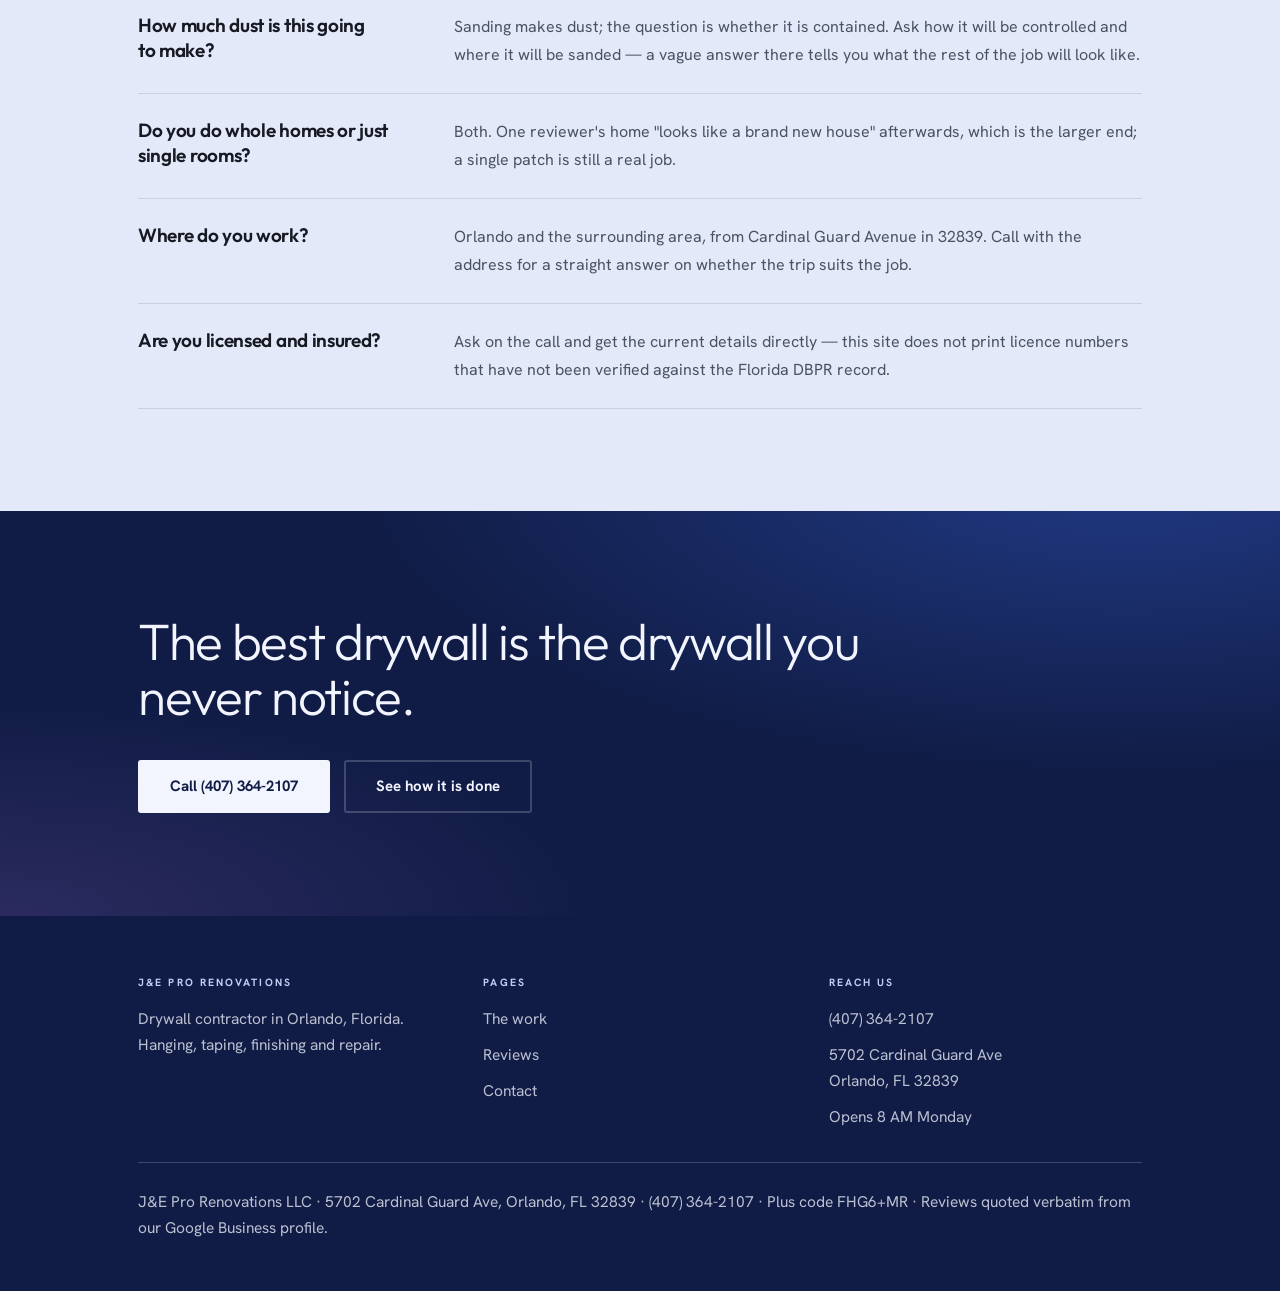
==== commit 998028f9: "Bring colour in from the material The achromatic version read as plain and white, which is fair - th" ====
--- a/contact.html
+++ b/contact.html
@@ -25,6 +25,8 @@
     <a class="btn btn-ink btn-sm" href="tel:+14073642107">(407) 364-2107</a>
   </div>
 </header>
+
+<div class="bar" aria-hidden="true"><span></span><span></span><span></span><span></span><span></span></div>
 
 <main>
 
--- a/assets/site.css
+++ b/assets/site.css
@@ -1,80 +1,96 @@
 /* ═══════════════════════════════════════════════════════════════════
    J&E Pro Renovations LLC — Drywall contractor, Orlando FL
 
-   Identity: the flat plane. A drywall contractor's craft is
-   invisibility — a Level 5 finish is one you cannot see, with no
-   visible joint anywhere. So this stylesheet spends almost no strokes:
-   sections separate by tone and by raking light, not by rules.
-
-   Achromatic by design. Drywall is white; the palette is too.
-   Emphasis comes from scale and weight rather than hue.
+   Colour comes from the material. Gypsum board is colour-coded by type
+   in the trade — ivory for standard, green for moisture-resistant,
+   purple for mould-resistant, blue for sound-damping, pink for Type X
+   fire-rated — and primer blue is what a finished wall looks like
+   before paint. Those are the palette, used functionally.
    ═══════════════════════════════════════════════════════════════════ */
 
 :root {
-  /* the planes, lightest to darkest */
-  --p0: #FCFCFB;   /* compound, freshly sanded */
-  --p1: #F5F5F3;   /* gypsum face — the page ground */
-  --p2: #EDEDEA;   /* a plane in shadow */
-  --p3: #E2E2DE;   /* deeper shadow */
-  --p4: #CFCFCA;   /* edge of the light */
-
-  --ink:   #1B1D1B;
-  --ink-2: #555854;
-  --ink-3: #868A85;
-  --ink-4: #ADB0AB;
-
-  --dark:    #1B1D1B;
-  --dark-2:  #262926;
-  --on-dark:   #F2F2F0;
-  --on-dark-2: rgba(242, 242, 240, 0.70);
-  --on-dark-3: rgba(242, 242, 240, 0.42);
-
-  /* the only strokes in the system, and they are barely there */
-  --hair:      rgba(27, 29, 27, 0.10);
-  --hair-dark: rgba(242, 242, 240, 0.14);
-
-  /* raking light: soft, directional, no hard edges */
-  --lift-sm: 0 1px 2px rgba(27, 29, 27, .04), 0 8px 22px -14px rgba(27, 29, 27, .18);
-  --lift:    0 2px 4px rgba(27, 29, 27, .04), 0 26px 60px -34px rgba(27, 29, 27, .28);
+  /* grounds — warm gypsum paper, not white */
+  --cream:   #FDFBF6;
+  --paper:   #F6F2EA;
+  --paper-2: #EDE7DB;
+  --paper-3: #E3DCCC;
+
+  --ink:   #171A22;
+  --ink-2: #4A5262;
+  --ink-3: #7B8494;
+  --ink-4: #A8B0BD;
+
+  /* primer blue — the primary */
+  --blue:      #2B4CAB;
+  --blue-hi:   #3D63CE;
+  --blue-deep: #1A2F73;
+  --blue-ink:  #101C45;
+  --blue-soft: #E3E9F9;
+  --blue-mid:  #C3CFF1;
+
+  /* board-type colour codes, used to mean something */
+  --code-standard: #C08B2E;
+  --code-moisture: #3B7A5C;
+  --code-mould:    #6A4C9C;
+  --code-sound:    #2B4CAB;
+  --code-fire:     #C8434F;
+
+  --on-blue:   #F2F5FE;
+  --on-blue-2: rgba(242, 245, 254, 0.76);
+  --on-blue-3: rgba(242, 245, 254, 0.52);
+  --hair-blue: rgba(242, 245, 254, 0.20);
+
+  --hair: rgba(23, 26, 34, 0.12);
+  --hair-2: rgba(23, 26, 34, 0.22);
+
+  --lift-sm: 0 1px 2px rgba(23,26,34,.05), 0 10px 24px -16px rgba(23,26,34,.22);
+  --lift:    0 2px 6px rgba(23,26,34,.06), 0 30px 64px -36px rgba(26,47,115,.38);
 
   --font-display: "Outfit", "Helvetica Neue", Arial, sans-serif;
   --font-body:    "Hanken Grotesk", "Segoe UI", Helvetica, Arial, sans-serif;
 
-  --wrap: 1080px;
-  --narrow: 680px;
-  --gutter: clamp(22px, 6vw, 72px);
+  --wrap: 1140px;
+  --gutter: clamp(22px, 5.5vw, 68px);
 }
 
 @media (prefers-color-scheme: dark) {
   :root:not([data-theme="light"]) {
-    --p0: #17191A; --p1: #121415; --p2: #191C1D; --p3: #212526; --p4: #2E3335;
-    --ink: #EDEEEC; --ink-2: #ADB2B0; --ink-3: #838986; --ink-4: #656B68;
-    --dark: #08090A; --dark-2: #101314;
-    --on-dark: #EDEEEC; --on-dark-2: rgba(237,238,236,.70); --on-dark-3: rgba(237,238,236,.42);
-    --hair: rgba(237,238,236,.12); --hair-dark: rgba(237,238,236,.12);
-    --lift-sm: 0 1px 2px rgba(0,0,0,.5), 0 8px 22px -14px rgba(0,0,0,.7);
-    --lift: 0 2px 4px rgba(0,0,0,.5), 0 26px 60px -34px rgba(0,0,0,.85);
+    --cream: #141821; --paper: #101520; --paper-2: #182031; --paper-3: #202940;
+    --ink: #EDEFF4; --ink-2: #A9B2C4; --ink-3: #808A9E; --ink-4: #616B80;
+    --blue: #6E8FE8; --blue-hi: #92AAF0; --blue-deep: #0E1938; --blue-ink: #080F26;
+    --blue-soft: #16203C; --blue-mid: #22315A;
+    --code-standard: #DFAE55; --code-moisture: #5FA982;
+    --code-mould: #9B7CD0; --code-sound: #6E8FE8; --code-fire: #E4737D;
+    --on-blue: #EDF1FE; --on-blue-2: rgba(237,241,254,.76);
+    --on-blue-3: rgba(237,241,254,.52); --hair-blue: rgba(237,241,254,.18);
+    --hair: rgba(237,239,244,.14); --hair-2: rgba(237,239,244,.24);
+    --lift-sm: 0 1px 2px rgba(0,0,0,.5), 0 10px 24px -16px rgba(0,0,0,.7);
+    --lift: 0 2px 6px rgba(0,0,0,.5), 0 30px 64px -36px rgba(0,0,0,.9);
   }
 }
 :root[data-theme="dark"] {
-  --p0: #17191A; --p1: #121415; --p2: #191C1D; --p3: #212526; --p4: #2E3335;
-  --ink: #EDEEEC; --ink-2: #ADB2B0; --ink-3: #838986; --ink-4: #656B68;
-  --dark: #08090A; --dark-2: #101314;
-  --on-dark: #EDEEEC; --on-dark-2: rgba(237,238,236,.70); --on-dark-3: rgba(237,238,236,.42);
-  --hair: rgba(237,238,236,.12); --hair-dark: rgba(237,238,236,.12);
-  --lift-sm: 0 1px 2px rgba(0,0,0,.5), 0 8px 22px -14px rgba(0,0,0,.7);
-  --lift: 0 2px 4px rgba(0,0,0,.5), 0 26px 60px -34px rgba(0,0,0,.85);
+  --cream: #141821; --paper: #101520; --paper-2: #182031; --paper-3: #202940;
+  --ink: #EDEFF4; --ink-2: #A9B2C4; --ink-3: #808A9E; --ink-4: #616B80;
+  --blue: #6E8FE8; --blue-hi: #92AAF0; --blue-deep: #0E1938; --blue-ink: #080F26;
+  --blue-soft: #16203C; --blue-mid: #22315A;
+  --code-standard: #DFAE55; --code-moisture: #5FA982;
+  --code-mould: #9B7CD0; --code-sound: #6E8FE8; --code-fire: #E4737D;
+  --on-blue: #EDF1FE; --on-blue-2: rgba(237,241,254,.76);
+  --on-blue-3: rgba(237,241,254,.52); --hair-blue: rgba(237,241,254,.18);
+  --hair: rgba(237,239,244,.14); --hair-2: rgba(237,239,244,.24);
+  --lift-sm: 0 1px 2px rgba(0,0,0,.5), 0 10px 24px -16px rgba(0,0,0,.7);
+  --lift: 0 2px 6px rgba(0,0,0,.5), 0 30px 64px -36px rgba(0,0,0,.9);
 }
 
 *, *::before, *::after { box-sizing: border-box; }
 
 body {
   margin: 0;
-  background: var(--p1);
+  background: var(--paper);
   color: var(--ink);
   font-family: var(--font-body);
   font-size: 17px;
-  line-height: 1.7;
+  line-height: 1.68;
   text-wrap: pretty;
   -webkit-font-smoothing: antialiased;
   -moz-osx-font-smoothing: grayscale;
@@ -82,282 +98,366 @@
 h1, h2, h3, h4 { margin: 0; font-weight: 400; }
 p { margin: 0; }
 img, svg { display: block; max-width: 100%; }
-a { color: var(--ink); text-decoration-thickness: 1px; text-underline-offset: 4px; }
-a:hover { color: var(--ink-2); }
+a { color: var(--blue); text-underline-offset: 4px; }
+a:hover { color: var(--blue-hi); }
 :focus { outline: none; }
-:focus-visible { outline: 2px solid var(--ink); outline-offset: 4px; }
-::selection { background: var(--p4); }
+:focus-visible { outline: 3px solid var(--blue); outline-offset: 3px; }
+::selection { background: var(--blue-mid); }
 
 .wrap { max-width: var(--wrap); margin: 0 auto; padding: 0 var(--gutter); }
-.narrow { max-width: var(--narrow); margin: 0 auto; padding: 0 var(--gutter); }
-.section { padding: clamp(72px, 10vw, 148px) 0; }
-.section-sm { padding: clamp(48px, 6vw, 84px) 0; }
-
-/* tonal planes — the only section separation in the system */
-.plane-0 { background: var(--p0); }
-.plane-1 { background: var(--p1); }
-.plane-2 { background: var(--p2); }
-.plane-3 { background: var(--p3); }
-.plane-dark { background: var(--dark); color: var(--on-dark); }
-.plane-dark .lede, .plane-dark .body { color: var(--on-dark-2); }
-.plane-dark .cap, .plane-dark .fine { color: var(--on-dark-3); }
-
-/* raking light: a soft directional wash, no edge anywhere */
-.rake { position: relative; }
+.section { padding: clamp(64px, 8vw, 124px) 0; }
+.section-sm { padding: clamp(44px, 5vw, 72px) 0; }
+
+/* ══ grounds ══ */
+.plane-0 { background: var(--cream); }
+.plane-1 { background: var(--paper); }
+.plane-2 { background: var(--blue-soft); }
+.plane-3 { background: var(--paper-2); }
+.plane-dark {
+  background: var(--blue-ink); color: var(--on-blue);
+  background-image:
+    radial-gradient(105% 130% at 88% -10%, color-mix(in srgb, var(--blue) 62%, transparent) 0%, transparent 58%),
+    radial-gradient(80% 90% at 0% 100%, color-mix(in srgb, var(--code-mould) 30%, transparent) 0%, transparent 60%);
+}
+.plane-dark .lede, .plane-dark .body { color: var(--on-blue-2); }
+.plane-dark .cap { color: var(--blue-mid); }
+.plane-dark .fine { color: var(--on-blue-3); }
+.plane-dark a { color: var(--on-blue); }
+
+/* raking light, now tinted */
+.rake { position: relative; overflow: hidden; }
 .rake::before {
   content: ""; position: absolute; inset: 0; pointer-events: none;
   background: linear-gradient(103deg,
-    color-mix(in srgb, var(--p4) 42%, transparent) 0%,
-    transparent 34%,
-    transparent 62%,
-    color-mix(in srgb, var(--p0) 70%, transparent) 100%);
+    color-mix(in srgb, var(--blue) 12%, transparent) 0%,
+    transparent 38%,
+    transparent 66%,
+    color-mix(in srgb, var(--code-standard) 10%, transparent) 100%);
 }
 .rake > * { position: relative; }
 
-/* ══ typography: light, wide, quiet. Scale carries the emphasis. ══ */
+/* a thick colour bar that opens a section */
+.bar { height: 7px; display: flex; }
+.bar span { flex: 1; }
+.bar span:nth-child(1) { background: var(--code-standard); }
+.bar span:nth-child(2) { background: var(--code-moisture); }
+.bar span:nth-child(3) { background: var(--code-mould); }
+.bar span:nth-child(4) { background: var(--code-sound); }
+.bar span:nth-child(5) { background: var(--code-fire); }
+
+/* ══ typography ══ */
 .display {
   font-family: var(--font-display);
-  font-weight: 200;
-  font-size: clamp(40px, 7vw, 96px);
-  line-height: 1.02;
-  letter-spacing: -0.028em;
-}
-.display em { font-style: normal; font-weight: 400; }
+  font-weight: 300;
+  font-size: clamp(40px, 6.6vw, 92px);
+  line-height: 1.02; letter-spacing: -0.03em;
+}
+.display em { font-style: normal; font-weight: 600; color: var(--blue); }
+.plane-dark .display em { color: var(--blue-mid); }
 .h-section {
   font-family: var(--font-display);
-  font-weight: 200;
-  font-size: clamp(28px, 4.2vw, 54px);
-  line-height: 1.08;
-  letter-spacing: -0.024em;
-}
+  font-weight: 300;
+  font-size: clamp(28px, 4vw, 52px);
+  line-height: 1.08; letter-spacing: -0.026em;
+}
+.h-section em { font-style: normal; font-weight: 600; color: var(--blue); }
 .h-sub {
   font-family: var(--font-display);
-  font-weight: 300;
-  font-size: clamp(21px, 2.3vw, 29px);
-  line-height: 1.22;
-  letter-spacing: -0.016em;
+  font-weight: 500;
+  font-size: clamp(21px, 2.2vw, 28px);
+  line-height: 1.22; letter-spacing: -0.016em;
 }
 .cap {
+  display: inline-block;
   font-family: var(--font-body);
-  font-size: 11px; font-weight: 600;
-  letter-spacing: 0.26em; text-transform: uppercase;
-  color: var(--ink-3);
-}
-.lede { font-size: 20px; line-height: 34px; color: var(--ink-2); font-weight: 400; }
-.body { font-size: 17px; line-height: 31px; color: var(--ink-2); }
+  font-size: 11px; font-weight: 700;
+  letter-spacing: 0.22em; text-transform: uppercase;
+  color: var(--blue);
+}
+.cap-tag {
+  background: var(--blue); color: var(--on-blue);
+  padding: 6px 12px; border-radius: 2px; letter-spacing: 0.18em;
+}
+.lede { font-size: 20px; line-height: 34px; color: var(--ink-2); }
+.body { font-size: 17px; line-height: 30px; color: var(--ink-2); }
 .fine { font-size: 13px; line-height: 22px; color: var(--ink-3); }
 .measure { max-width: 60ch; }
 .measure-tight { max-width: 44ch; }
 .num { font-variant-numeric: tabular-nums; }
 
-/* ══ buttons: filled ink, or bare text with a hairline underline ══ */
+/* ══ buttons ══ */
 .btn {
   display: inline-flex; align-items: center; justify-content: center; gap: 10px;
-  font-family: var(--font-body); font-weight: 600; font-size: 15px;
-  letter-spacing: 0.01em; line-height: 1; text-decoration: none; cursor: pointer;
-  padding: 17px 30px; border: 1px solid transparent; border-radius: 2px;
+  font-family: var(--font-body); font-weight: 700; font-size: 15px;
+  line-height: 1; text-decoration: none; cursor: pointer;
+  padding: 17px 30px; border: 2px solid transparent; border-radius: 3px;
   white-space: nowrap; font-variant-numeric: tabular-nums;
-  transition: background-color .2s ease, color .2s ease, border-color .2s ease, box-shadow .2s ease;
+  transition: background-color .18s ease, color .18s ease, border-color .18s ease, box-shadow .18s ease, transform .18s ease;
 }
 .btn svg { flex: none; }
-.btn-ink { background: var(--ink); color: var(--p0); box-shadow: var(--lift-sm); }
-.btn-ink:hover { background: var(--ink-2); color: var(--p0); }
-.btn-bare { color: var(--ink); border-color: var(--hair); background: transparent; }
-.btn-bare:hover { border-color: var(--ink-4); background: var(--p0); }
-.plane-dark .btn-ink { background: var(--on-dark); color: var(--dark); }
-.plane-dark .btn-ink:hover { background: var(--on-dark-2); color: var(--dark); }
-.plane-dark .btn-bare { color: var(--on-dark); border-color: var(--hair-dark); }
-.plane-dark .btn-bare:hover { border-color: var(--on-dark); background: transparent; }
+.btn-ink {
+  background: var(--blue); border-color: var(--blue); color: var(--on-blue);
+  box-shadow: 0 10px 22px -12px color-mix(in srgb, var(--blue) 70%, transparent);
+}
+.btn-ink:hover { background: var(--blue-hi); border-color: var(--blue-hi); color: var(--on-blue); transform: translateY(-1px); }
+.btn-bare { color: var(--blue); border-color: var(--blue-mid); background: transparent; }
+.btn-bare:hover { border-color: var(--blue); background: var(--blue-soft); }
+.plane-dark .btn-ink { background: var(--on-blue); border-color: var(--on-blue); color: var(--blue-ink); box-shadow: none; }
+.plane-dark .btn-ink:hover { background: var(--blue-mid); border-color: var(--blue-mid); color: var(--blue-ink); }
+.plane-dark .btn-bare { color: var(--on-blue); border-color: var(--hair-blue); }
+.plane-dark .btn-bare:hover { border-color: var(--on-blue); background: rgba(255,255,255,.06); }
 .btn-sm { font-size: 14px; padding: 12px 20px; }
 .btn-row { display: flex; flex-wrap: wrap; gap: 14px; align-items: center; }
 
-/* ══ header: no bar, no border — it sits on the wall ══ */
-.top { background: var(--p1); }
+/* ══ header ══ */
+.top { background: var(--cream); border-bottom: 1px solid var(--hair); }
 .top-in {
-  max-width: var(--wrap); margin: 0 auto; padding: 30px var(--gutter) 26px;
-  display: flex; align-items: baseline; flex-wrap: wrap; gap: 12px 34px;
-}
-.brand { text-decoration: none; margin-right: auto; }
+  max-width: var(--wrap); margin: 0 auto; padding: 24px var(--gutter) 22px;
+  display: flex; align-items: center; flex-wrap: wrap; gap: 12px 32px;
+}
+.brand { text-decoration: none; margin-right: auto; display: flex; align-items: center; gap: 13px; }
+.brand::before {
+  content: ""; width: 8px; height: 40px; flex: none; border-radius: 1px;
+  background: linear-gradient(180deg, var(--code-standard) 0 20%, var(--code-moisture) 20% 40%, var(--code-mould) 40% 60%, var(--code-sound) 60% 80%, var(--code-fire) 80% 100%);
+}
 .brand .n {
   display: block;
-  font-family: var(--font-display); font-weight: 300;
-  font-size: 22px; letter-spacing: -0.012em; color: var(--ink);
+  font-family: var(--font-display); font-weight: 600;
+  font-size: 21px; letter-spacing: -0.02em; color: var(--ink);
 }
 .brand .s {
-  display: block; margin-top: 5px;
-  font-size: 10px; font-weight: 600; letter-spacing: 0.24em;
-  text-transform: uppercase; color: var(--ink-3);
+  display: block; margin-top: 3px;
+  font-size: 10px; font-weight: 700; letter-spacing: 0.2em;
+  text-transform: uppercase; color: var(--blue);
 }
 .top a.nl {
-  font-size: 14.5px; font-weight: 500; color: var(--ink-2);
+  font-size: 14.5px; font-weight: 600; color: var(--ink-2);
   text-decoration: none; white-space: nowrap;
-  padding-bottom: 3px; border-bottom: 1px solid transparent;
-}
-.top a.nl:hover { color: var(--ink); border-bottom-color: var(--ink-4); }
-.top a.nl[aria-current="page"] { color: var(--ink); border-bottom-color: var(--ink); }
+  padding-bottom: 3px; border-bottom: 2px solid transparent;
+}
+.top a.nl:hover { color: var(--ink); border-bottom-color: var(--blue-mid); }
+.top a.nl[aria-current="page"] { color: var(--blue); border-bottom-color: var(--blue); }
 
 /* ══ hours chip ══ */
 .chip {
   display: inline-flex; align-items: center; gap: 10px;
-  font-size: 11.5px; font-weight: 600; letter-spacing: 0.18em;
-  text-transform: uppercase; color: var(--ink-2);
-  background: var(--p0); box-shadow: var(--lift-sm);
-  padding: 10px 16px; border-radius: 2px;
-}
-.chip .dot { width: 6px; height: 6px; flex: none; border-radius: 50%; background: var(--ink-3); }
-.plane-dark .chip { background: var(--dark-2); color: var(--on-dark-2); box-shadow: none; }
-.plane-dark .chip .dot { background: var(--on-dark-2); }
-
-/* ══ stat run — figures on the wall, no boxes ══ */
+  font-size: 11.5px; font-weight: 700; letter-spacing: 0.16em;
+  text-transform: uppercase; color: var(--blue);
+  background: var(--blue-soft); border: 1px solid var(--blue-mid);
+  padding: 10px 16px; border-radius: 999px;
+}
+.chip .dot { width: 7px; height: 7px; flex: none; border-radius: 50%; background: var(--code-moisture); }
+.plane-dark .chip { background: rgba(255,255,255,.08); border-color: var(--hair-blue); color: var(--on-blue); }
+.plane-dark .chip .dot { background: var(--code-moisture); }
+
+/* ══ figures ══ */
 .figures {
-  display: grid; grid-template-columns: repeat(auto-fit, minmax(140px, 1fr));
-  gap: clamp(28px, 4vw, 56px) clamp(24px, 4vw, 48px);
-}
+  display: grid; grid-template-columns: repeat(auto-fit, minmax(150px, 1fr));
+  gap: 1px; background: var(--hair);
+  border: 1px solid var(--hair);
+  border-radius: 4px; overflow: hidden;
+}
+.figures > div { background: var(--cream); padding: 28px 24px; border-top: 4px solid transparent; }
+.figures > div:nth-child(1) { border-top-color: var(--code-standard); }
+.figures > div:nth-child(2) { border-top-color: var(--code-moisture); }
+.figures > div:nth-child(3) { border-top-color: var(--code-mould); }
+.figures > div:nth-child(4) { border-top-color: var(--code-sound); }
 .figures .v {
-  font-family: var(--font-display); font-weight: 200;
-  font-size: clamp(38px, 4.6vw, 62px); line-height: 1;
-  letter-spacing: -0.034em; font-variant-numeric: tabular-nums;
-}
-.figures .k { margin-top: 12px; }
-
-/* ══ cards: lifted planes, never outlined ══ */
-.cards { display: grid; grid-template-columns: repeat(auto-fit, minmax(260px, 1fr)); gap: clamp(20px, 3vw, 32px); }
+  font-family: var(--font-display); font-weight: 300;
+  font-size: clamp(38px, 4.4vw, 58px); line-height: 1;
+  letter-spacing: -0.036em; font-variant-numeric: tabular-nums; color: var(--ink);
+}
+.figures .k { margin-top: 12px; color: var(--ink-3); }
+
+/* ══ cards, colour-coded down the row ══ */
+.cards { display: grid; grid-template-columns: repeat(auto-fit, minmax(258px, 1fr)); gap: clamp(20px, 2.6vw, 30px); }
 .card {
-  background: var(--p0); border-radius: 3px;
+  background: var(--cream); border-radius: 4px;
   box-shadow: var(--lift-sm);
-  padding: 32px 30px 34px;
+  padding: 0 0 32px;
   display: flex; flex-direction: column; gap: 12px;
+  overflow: hidden;
   transition: box-shadow .22s ease, transform .22s ease;
 }
-.card:hover { box-shadow: var(--lift); transform: translateY(-2px); }
-.card h3 { font-family: var(--font-display); font-weight: 300; font-size: 23px; line-height: 1.2; letter-spacing: -0.014em; }
-.card p { font-size: 16px; line-height: 28px; color: var(--ink-2); }
-.card .cap { margin-bottom: 2px; }
-
-/* ══ FINISH LEVELS — the signature component ═══════════════════════
-   Drywall has official finish levels 0 to 5. A stepped scale is the
-   honest way to show them, and no generic contractor site has one.
-   ══════════════════════════════════════════════════════════════════ */
-.levels { display: grid; gap: 0; }
+.card::before { content: ""; display: block; height: 6px; background: var(--blue); }
+.card:nth-child(1)::before { background: var(--code-standard); }
+.card:nth-child(2)::before { background: var(--code-moisture); }
+.card:nth-child(3)::before { background: var(--code-mould); }
+.card:nth-child(4)::before { background: var(--code-sound); }
+.card .cap, .card h3, .card p { margin-inline: 28px; }
+.card:hover { box-shadow: var(--lift); transform: translateY(-3px); }
+.card h3 { font-family: var(--font-display); font-weight: 600; font-size: 22px; line-height: 1.2; letter-spacing: -0.016em; margin-top: 18px; }
+.card p { font-size: 16px; line-height: 27px; color: var(--ink-2); }
+.card:nth-child(1) .cap { color: var(--code-standard); }
+.card:nth-child(2) .cap { color: var(--code-moisture); }
+.card:nth-child(3) .cap { color: var(--code-mould); }
+.card:nth-child(4) .cap { color: var(--code-sound); }
+
+/* ══ FINISH LEVELS — a colour ramp 0 → 5 ══ */
+.levels { display: grid; gap: 10px; }
 .level {
-  display: grid; grid-template-columns: 1fr; gap: 6px 30px;
-  padding: 24px 0 24px 0;
-  border-bottom: 1px solid var(--hair);
+  display: grid; grid-template-columns: 1fr; gap: 6px 28px;
+  padding: 22px 24px;
+  background: var(--cream); border-radius: 4px;
+  border-left: 6px solid var(--ink-4);
+  box-shadow: var(--lift-sm);
 }
 @media (min-width: 780px) {
-  .level { grid-template-columns: 88px minmax(0, 1fr) 130px; align-items: baseline; }
-}
-.level:first-child { border-top: 1px solid var(--hair); }
+  .level { grid-template-columns: 74px minmax(0, 1fr) 136px; align-items: baseline; }
+}
+.level:nth-child(1) { border-left-color: color-mix(in srgb, var(--blue) 10%, var(--ink-4)); }
+.level:nth-child(2) { border-left-color: color-mix(in srgb, var(--blue) 28%, var(--ink-4)); }
+.level:nth-child(3) { border-left-color: color-mix(in srgb, var(--blue) 46%, var(--ink-4)); }
+.level:nth-child(4) { border-left-color: color-mix(in srgb, var(--blue) 64%, var(--ink-4)); }
+.level:nth-child(5) { border-left-color: var(--blue); }
+.level:nth-child(6) { border-left-color: var(--blue-deep); }
 .level-n {
-  font-family: var(--font-display); font-weight: 200;
-  font-size: 32px; line-height: 1; letter-spacing: -0.03em;
+  font-family: var(--font-display); font-weight: 300;
+  font-size: 34px; line-height: 1; letter-spacing: -0.03em;
   color: var(--ink-4); font-variant-numeric: tabular-nums;
 }
-.level.is-ours .level-n { color: var(--ink); }
-.level h3 { font-family: var(--font-body); font-weight: 600; font-size: 16.5px; line-height: 1.4; }
-.level p { font-size: 15.5px; line-height: 27px; color: var(--ink-2); margin-top: 5px; }
+.level:nth-child(5) .level-n, .level:nth-child(6) .level-n { color: var(--blue); font-weight: 600; }
+.level h3 { font-family: var(--font-body); font-weight: 700; font-size: 16.5px; line-height: 1.4; color: var(--ink); }
+.level p { font-size: 15.5px; line-height: 26px; color: var(--ink-2); margin-top: 5px; }
 .level-tag {
-  font-size: 10.5px; font-weight: 700; letter-spacing: 0.16em;
+  display: inline-block;
+  font-size: 10.5px; font-weight: 700; letter-spacing: 0.14em;
   text-transform: uppercase; color: var(--ink-3);
-}
-.level.is-ours .level-tag { color: var(--ink); }
-.level.is-ours { background: var(--p0); box-shadow: var(--lift-sm); border-radius: 3px; padding-left: 22px; padding-right: 22px; border-bottom-color: transparent; }
-
-/* ══ figures / photography: full-bleed or lifted, never framed ══ */
+  background: var(--paper-2); padding: 5px 10px; border-radius: 2px;
+}
+.level.is-ours { background: var(--blue-soft); }
+.level.is-ours .level-tag { background: var(--blue); color: var(--on-blue); }
+.level.is-ours h3 { color: var(--ink); }
+
+/* ══ BOARD TYPES — the colour code, explained ══ */
+.swatches { display: grid; grid-template-columns: repeat(auto-fit, minmax(190px, 1fr)); gap: clamp(16px, 2vw, 24px); }
+.swatch {
+  background: var(--cream); border-radius: 4px; overflow: hidden;
+  box-shadow: var(--lift-sm); display: flex; flex-direction: column;
+}
+.swatch .chipface { height: 84px; display: grid; place-items: center; }
+.swatch .chipface span {
+  font-family: var(--font-display); font-weight: 700; font-size: 13px;
+  letter-spacing: 0.18em; text-transform: uppercase; color: #fff;
+}
+.swatch:nth-child(1) .chipface { background: var(--code-standard); }
+.swatch:nth-child(2) .chipface { background: var(--code-moisture); }
+.swatch:nth-child(3) .chipface { background: var(--code-mould); }
+.swatch:nth-child(4) .chipface { background: var(--code-sound); }
+.swatch:nth-child(5) .chipface { background: var(--code-fire); }
+.swatch .txt { padding: 20px 20px 24px; display: grid; gap: 7px; }
+.swatch h3 { font-family: var(--font-display); font-weight: 600; font-size: 18px; line-height: 1.24; letter-spacing: -0.012em; }
+.swatch p { font-size: 14.5px; line-height: 24px; color: var(--ink-2); }
+
+/* ══ photography ══ */
 .shot { margin: 0; }
-.shot img { width: 100%; height: 100%; object-fit: cover; }
-.shot figcaption { margin-top: 14px; font-size: 12.5px; line-height: 20px; color: var(--ink-3); }
+.shot img { width: 100%; height: 100%; object-fit: cover; border-radius: 3px; }
+.shot figcaption { margin-top: 12px; font-size: 12.5px; line-height: 20px; color: var(--ink-3); }
 .shot-3x2 img { aspect-ratio: 3 / 2; }
 .shot-4x3 img { aspect-ratio: 4 / 3; }
 .shot-wide img { aspect-ratio: 2.4 / 1; }
 .shot-tall img { aspect-ratio: 4 / 5; }
-.shot-lift img { box-shadow: var(--lift); border-radius: 3px; }
-.shots { display: grid; grid-template-columns: repeat(auto-fit, minmax(230px, 1fr)); gap: clamp(20px, 3vw, 34px); }
-
-.bleed { width: 100%; }
+.shot-lift img { box-shadow: var(--lift); }
+.shots { display: grid; grid-template-columns: repeat(auto-fit, minmax(228px, 1fr)); gap: clamp(18px, 2.6vw, 30px); }
+
+.bleed { width: 100%; position: relative; }
 .bleed img { width: 100%; aspect-ratio: 2.6 / 1; object-fit: cover; }
+.bleed::after {
+  content: ""; position: absolute; inset: 0; pointer-events: none;
+  background: linear-gradient(96deg, color-mix(in srgb, var(--blue-ink) 46%, transparent) 0%, transparent 46%, color-mix(in srgb, var(--code-standard) 16%, transparent) 100%);
+}
 @media (max-width: 640px) { .bleed img { aspect-ratio: 4 / 3; } }
 
 /* ══ quotes ══ */
-.pull {
-  font-family: var(--font-display); font-weight: 200;
-  font-size: clamp(24px, 3.4vw, 42px); line-height: 1.3;
-  letter-spacing: -0.022em;
-}
-.quote-list { display: grid; gap: clamp(30px, 4vw, 46px); }
-.quote-list blockquote { margin: 0; }
-.quote-list .q { font-family: var(--font-display); font-weight: 200; font-size: clamp(21px, 2.5vw, 30px); line-height: 1.34; letter-spacing: -0.018em; }
+.pull { font-family: var(--font-display); font-weight: 300; font-size: clamp(24px, 3.2vw, 40px); line-height: 1.3; letter-spacing: -0.024em; }
+.quote-list { display: grid; gap: clamp(24px, 3vw, 34px); }
+.quote-list blockquote {
+  margin: 0; padding: 26px 28px;
+  background: rgba(255,255,255,.07); border-left: 5px solid var(--blue-mid);
+  border-radius: 0 4px 4px 0;
+}
+.quote-list .q { font-family: var(--font-display); font-weight: 300; font-size: clamp(20px, 2.3vw, 28px); line-height: 1.34; letter-spacing: -0.018em; color: var(--on-blue); }
 .quote-list .a { margin-top: 14px; }
+.quote-list.on-light blockquote { background: var(--cream); border-left-color: var(--blue); box-shadow: var(--lift-sm); }
+.quote-list.on-light .q { color: var(--ink); }
 
 /* ══ reviews ══ */
 .rating { display: flex; flex-wrap: wrap; align-items: flex-end; gap: 20px 44px; }
 .rating .score {
-  font-family: var(--font-display); font-weight: 200;
-  font-size: clamp(64px, 9vw, 124px); line-height: .82; letter-spacing: -0.046em;
-}
-.stars { color: var(--ink); font-size: 16px; letter-spacing: 6px; }
-.topics { display: grid; grid-template-columns: repeat(auto-fit, minmax(220px, 1fr)); gap: 0 44px; max-width: 760px; margin: 0; }
+  font-family: var(--font-display); font-weight: 300;
+  font-size: clamp(64px, 8.6vw, 118px); line-height: .82; letter-spacing: -0.05em;
+  color: var(--blue);
+}
+.stars { color: var(--code-standard); font-size: 17px; letter-spacing: 5px; }
+.topics { display: grid; grid-template-columns: repeat(auto-fit, minmax(220px, 1fr)); gap: 0 44px; max-width: 780px; margin: 0; }
 .topic { display: flex; align-items: baseline; justify-content: space-between; gap: 16px; padding: 13px 0; border-bottom: 1px solid var(--hair); }
 .topic dt { font-size: 16px; color: var(--ink-2); }
-.topic dd { margin: 0; font-size: 14px; font-weight: 700; color: var(--ink-3); font-variant-numeric: tabular-nums; }
-
-.entries { display: grid; gap: clamp(20px, 3vw, 28px); }
+.topic dd { margin: 0; font-size: 14px; font-weight: 700; color: var(--blue); font-variant-numeric: tabular-nums; }
+
+.entries { display: grid; gap: clamp(18px, 2.4vw, 26px); }
 .entry {
-  background: var(--p0); border-radius: 3px; box-shadow: var(--lift-sm);
-  padding: 32px 30px;
-  display: grid; grid-template-columns: 1fr; gap: 16px 36px;
-}
+  background: var(--cream); border-radius: 4px; box-shadow: var(--lift-sm);
+  padding: 30px 30px; border-top: 5px solid var(--blue);
+  display: grid; grid-template-columns: 1fr; gap: 16px 34px;
+}
+.entry:nth-child(2) { border-top-color: var(--code-moisture); }
+.entry:nth-child(3) { border-top-color: var(--code-mould); }
 @media (min-width: 860px) { .entry { grid-template-columns: 196px minmax(0, 1fr); } }
 .entry-by { display: grid; gap: 8px; align-content: start; }
-.entry-name { font-family: var(--font-display); font-weight: 400; font-size: 20px; line-height: 1.2; letter-spacing: -0.012em; }
+.entry-name { font-family: var(--font-display); font-weight: 600; font-size: 20px; line-height: 1.2; letter-spacing: -0.016em; }
 .entry-meta { font-size: 12.5px; line-height: 19px; color: var(--ink-3); font-variant-numeric: tabular-nums; }
-.entry-stars { color: var(--ink); font-size: 12px; letter-spacing: 3px; }
-.entry-body p { font-size: 17px; line-height: 30px; color: var(--ink); }
+.entry-stars { color: var(--code-standard); font-size: 12px; letter-spacing: 3px; }
+.entry-body p { font-size: 17px; line-height: 29px; color: var(--ink); }
 .entry-body .trunc { color: var(--ink-3); }
 
-/* ══ particulars ══ */
+/* ══ rows ══ */
 .rows { display: grid; }
 .rows > div {
   display: grid; grid-template-columns: 1fr; gap: 4px 28px;
-  padding: 20px 0; border-bottom: 1px solid var(--hair);
+  padding: 18px 0; border-bottom: 1px solid var(--hair);
 }
 @media (min-width: 700px) { .rows > div { grid-template-columns: 190px minmax(0, 1fr); align-items: baseline; } }
-.rows:first-child > div:first-child { border-top: 1px solid var(--hair); }
-.rows .k { font-size: 11px; font-weight: 600; letter-spacing: 0.2em; text-transform: uppercase; color: var(--ink-3); }
-.rows .v { font-family: var(--font-display); font-weight: 300; font-size: 20px; line-height: 30px; letter-spacing: -0.012em; font-variant-numeric: tabular-nums; }
-.rows .v a { text-decoration: none; }
-.plane-dark .rows > div { border-bottom-color: var(--hair-dark); }
-.plane-dark .rows:first-child > div:first-child { border-top-color: var(--hair-dark); }
-.plane-dark .rows .k { color: var(--on-dark-3); }
-.plane-dark .rows .v { color: var(--on-dark); }
+.rows > div:first-child { border-top: 1px solid var(--hair); }
+.rows .k { font-size: 11px; font-weight: 700; letter-spacing: 0.18em; text-transform: uppercase; color: var(--blue); }
+.rows .v { font-family: var(--font-display); font-weight: 500; font-size: 20px; line-height: 30px; letter-spacing: -0.014em; font-variant-numeric: tabular-nums; }
+.rows .v a { text-decoration: none; color: var(--ink); }
+.rows .v a:hover { color: var(--blue); }
+.plane-dark .rows > div { border-bottom-color: var(--hair-blue); }
+.plane-dark .rows > div:first-child { border-top-color: var(--hair-blue); }
+.plane-dark .rows .k { color: var(--blue-mid); }
+.plane-dark .rows .v, .plane-dark .rows .v a { color: var(--on-blue); }
 
 /* ══ list ══ */
-.list { list-style: none; margin: 0; padding: 0; display: grid; gap: 18px; }
-.list li { display: grid; grid-template-columns: 1fr; gap: 4px; padding-bottom: 18px; border-bottom: 1px solid var(--hair); }
-.list li:last-child { border-bottom: 0; padding-bottom: 0; }
-.list b { font-weight: 600; font-size: 16.5px; color: var(--ink); }
-.list span { font-size: 16px; line-height: 28px; color: var(--ink-2); }
+.list { list-style: none; margin: 0; padding: 0; display: grid; gap: 16px; }
+.list li {
+  display: grid; gap: 4px; padding: 16px 18px;
+  background: var(--cream); border-radius: 4px;
+  border-left: 4px solid var(--blue-mid); box-shadow: var(--lift-sm);
+}
+.list li:nth-child(even) { border-left-color: var(--code-standard); }
+.list b { font-weight: 700; font-size: 16.5px; color: var(--ink); }
+.list span { font-size: 16px; line-height: 27px; color: var(--ink-2); }
 
 /* ══ faq ══ */
 .faq { display: grid; }
-.faq-item { display: grid; grid-template-columns: 1fr; gap: 8px 36px; padding: 26px 0; border-bottom: 1px solid var(--hair); }
+.faq-item { display: grid; grid-template-columns: 1fr; gap: 8px 36px; padding: 24px 0; border-bottom: 1px solid var(--hair); }
 @media (min-width: 860px) { .faq-item { grid-template-columns: 280px minmax(0, 1fr); align-items: start; } }
-.faq-item:first-child { border-top: 1px solid var(--hair); }
-.faq-item h3 { font-family: var(--font-display); font-weight: 400; font-size: 19px; line-height: 1.3; letter-spacing: -0.012em; }
+.faq-item:first-child { border-top: 2px solid var(--blue); }
+.faq-item h3 { font-family: var(--font-display); font-weight: 600; font-size: 19px; line-height: 1.3; letter-spacing: -0.016em; color: var(--ink); }
 .faq-item p { font-size: 16px; line-height: 28px; color: var(--ink-2); }
 
 /* ══ footer ══ */
-.foot { background: var(--p2); }
-.foot .wrap { padding-top: 64px; padding-bottom: 56px; }
-.foot-grid { display: grid; grid-template-columns: repeat(auto-fit, minmax(200px, 1fr)); gap: 34px; padding-bottom: 34px; border-bottom: 1px solid var(--hair); }
-.foot h4 { font-size: 10.5px; font-weight: 600; letter-spacing: 0.22em; text-transform: uppercase; color: var(--ink-3); margin-bottom: 16px; }
+.foot { background: var(--blue-ink); color: var(--on-blue); }
+.foot .wrap { padding-top: 58px; padding-bottom: 50px; }
+.foot-grid { display: grid; grid-template-columns: repeat(auto-fit, minmax(200px, 1fr)); gap: 32px; padding-bottom: 32px; border-bottom: 1px solid var(--hair-blue); }
+.foot h4 { font-size: 10.5px; font-weight: 700; letter-spacing: 0.2em; text-transform: uppercase; color: var(--blue-mid); margin-bottom: 15px; }
 .foot ul { list-style: none; margin: 0; padding: 0; display: grid; gap: 10px; }
-.foot a { color: var(--ink-2); text-decoration: none; font-size: 15.5px; }
-.foot a:hover { color: var(--ink); }
-.foot p, .foot li { font-size: 15.5px; line-height: 26px; color: var(--ink-2); }
-.foot-fine { font-size: 12.5px; line-height: 21px; color: var(--ink-3); margin-top: 28px; font-variant-numeric: tabular-nums; }
+.foot a { color: var(--on-blue-2); text-decoration: none; font-size: 15.5px; }
+.foot a:hover { color: var(--on-blue); }
+.foot p, .foot li { font-size: 15.5px; line-height: 26px; color: var(--on-blue-2); }
+.foot-fine { font-size: 12.5px; line-height: 21px; color: var(--on-blue-3); margin-top: 26px; font-variant-numeric: tabular-nums; }
 
 @media (prefers-reduced-motion: reduce) {
   *, *::before, *::after { animation-duration: .001ms !important; transition-duration: .001ms !important; }
-  .card:hover { transform: none; }
-}
+  .card:hover, .btn-ink:hover { transform: none; }
+}
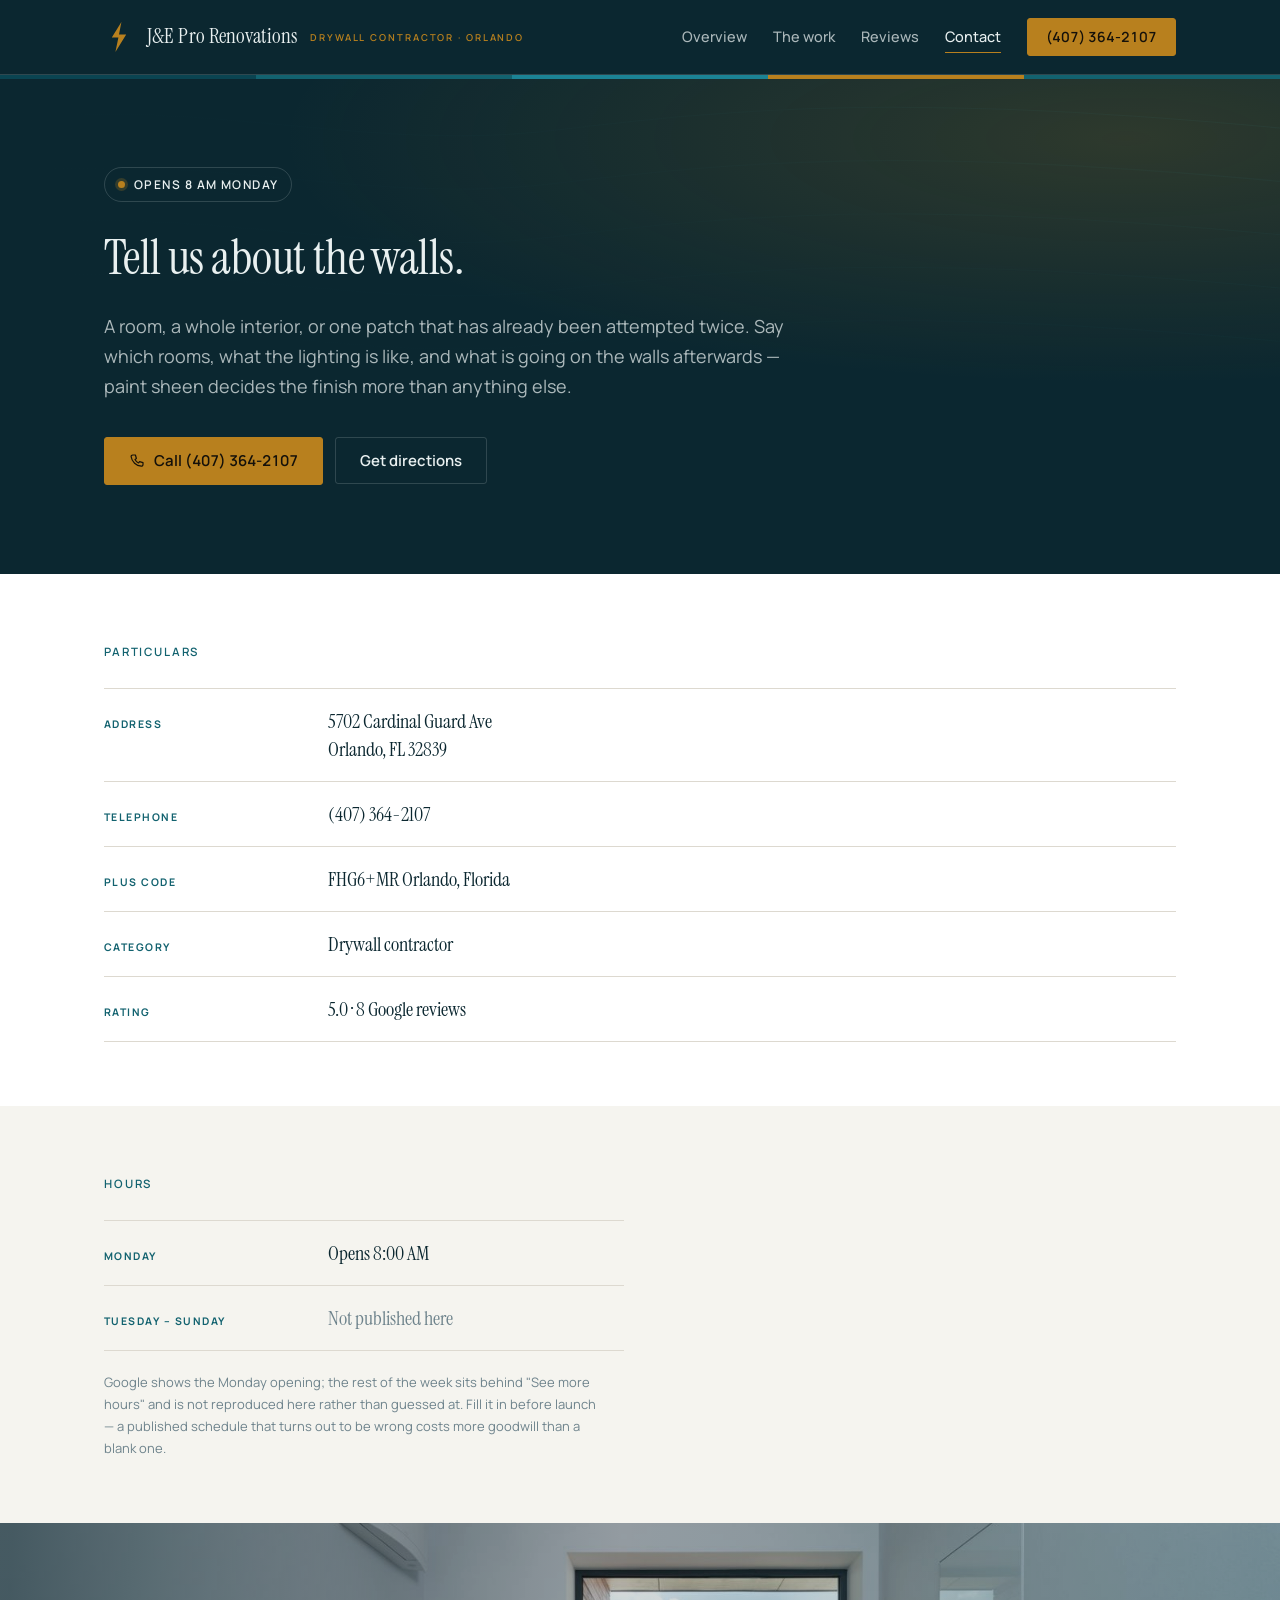
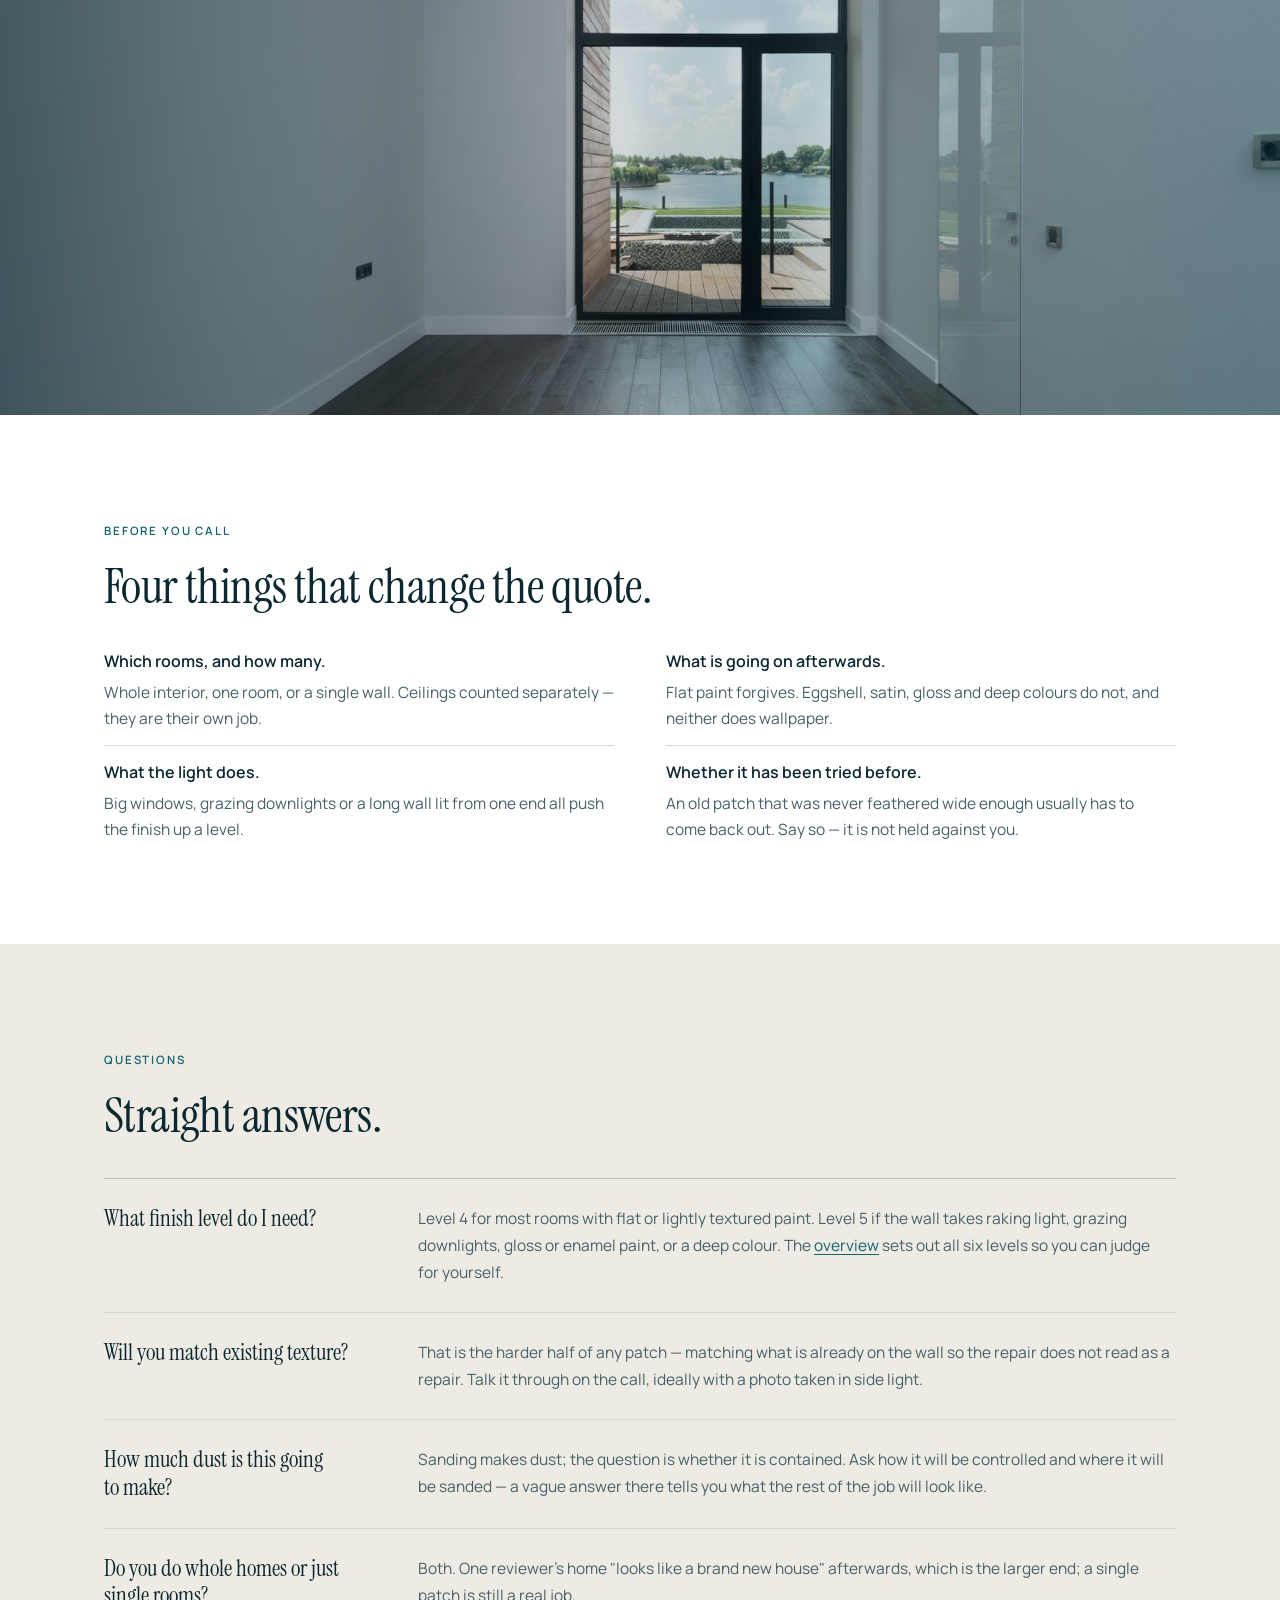
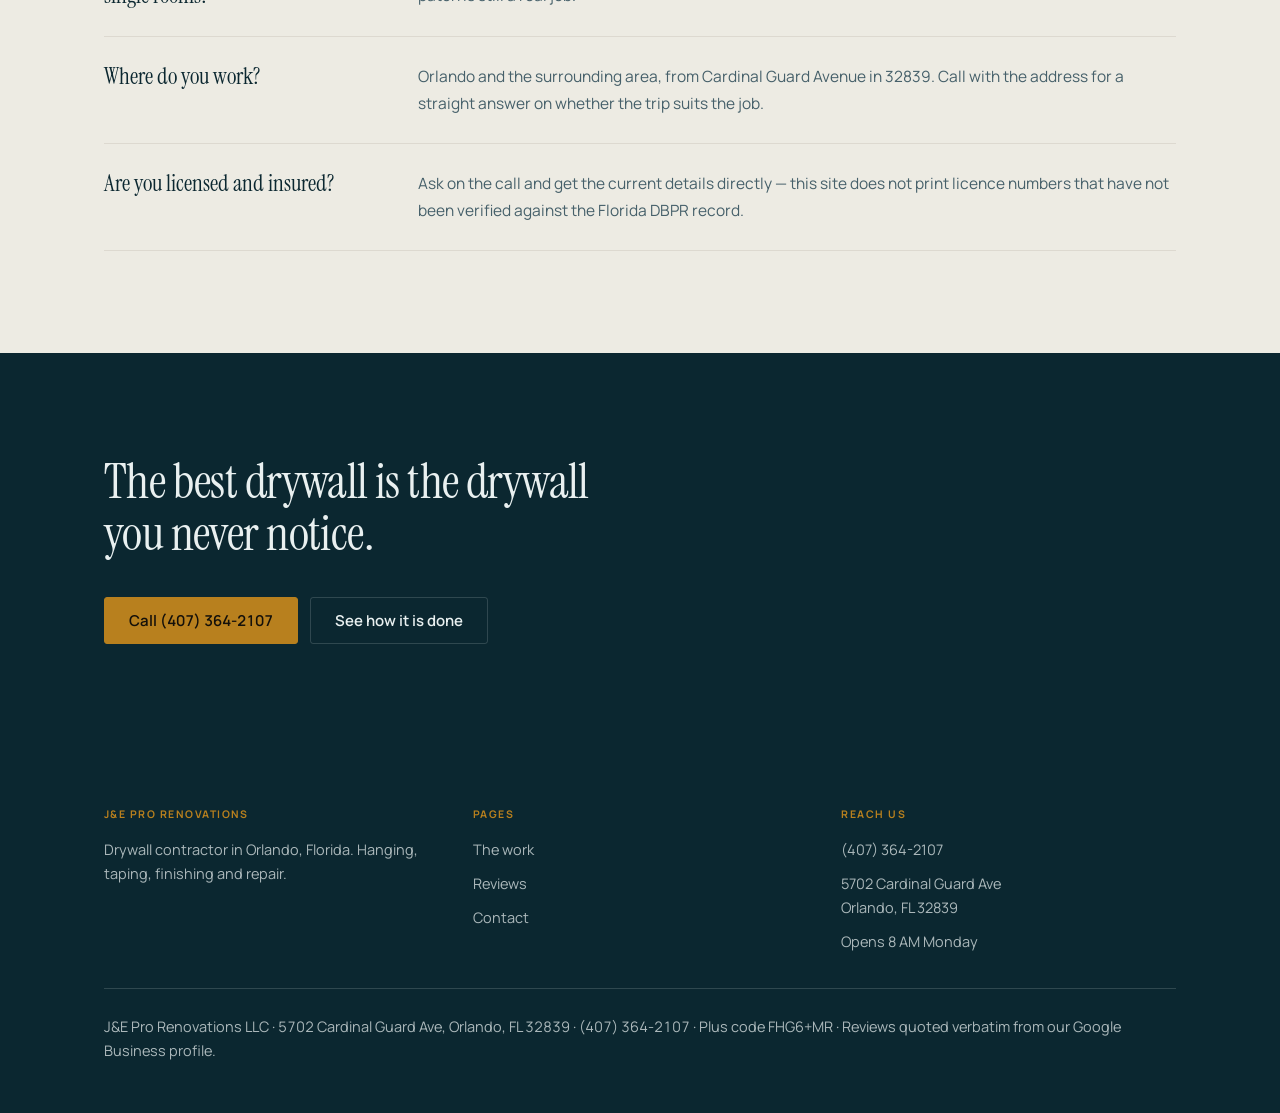
==== commit 2a10aea8: "Restyle onto Coastal Electric's design system Replaces the drywall-specific identity with Coastal El" ====
--- a/contact.html
+++ b/contact.html
@@ -7,7 +7,7 @@
 <meta name="description" content="Call J&amp;E Pro Renovations at (407) 364-2107. 5702 Cardinal Guard Ave, Orlando, FL 32839. Opens 8 AM Monday. Plus code FHG6+MR.">
 <link rel="preconnect" href="https://fonts.googleapis.com">
 <link rel="preconnect" href="https://fonts.gstatic.com" crossorigin>
-<link rel="stylesheet" href="https://fonts.googleapis.com/css2?family=Outfit:wght@200;300;400;600&family=Hanken+Grotesk:wght@400;500;600;700&display=swap">
+<link rel="stylesheet" href="https://fonts.googleapis.com/css2?family=Instrument+Serif:ital@0;1&family=Manrope:wght@400;500;600;700;800&display=swap">
 <link rel="stylesheet" href="assets/site.css">
 </head>
 <body>
@@ -30,7 +30,16 @@
 
 <main>
 
-  <section class="plane-1 rake">
+  <section class="plane-dark rake">
+    <svg class="contour" viewBox="0 0 1200 300" preserveAspectRatio="none" fill="none" aria-hidden="true">
+      <g stroke="#1B8395" stroke-width="1">
+        <path d="M0 40c180-26 340 30 520 8s340-34 680-2" opacity=".30"/>
+        <path d="M0 90c180-26 340 30 520 8s340-34 680-2" opacity=".24"/>
+        <path d="M0 140c180-26 340 30 520 8s340-34 680-2" opacity=".18"/>
+        <path d="M0 190c180-26 340 30 520 8s340-34 680-2" opacity=".14"/>
+        <path d="M0 240c180-26 340 30 520 8s340-34 680-2" opacity=".10"/>
+      </g>
+    </svg>
     <div class="wrap" style="padding-top: clamp(48px, 7vw, 88px); padding-bottom: clamp(52px, 7vw, 92px)">
       <span class="chip"><span class="dot"></span>Opens 8 AM Monday</span>
       <h1 class="h-section" style="margin-top: 30px; max-width: 20ch">Tell us about the walls.</h1>
--- a/assets/site.css
+++ b/assets/site.css
@@ -1,463 +1,443 @@
 /* ═══════════════════════════════════════════════════════════════════
    J&E Pro Renovations LLC — Drywall contractor, Orlando FL
 
-   Colour comes from the material. Gypsum board is colour-coded by type
-   in the trade — ivory for standard, green for moisture-resistant,
-   purple for mould-resistant, blue for sound-damping, pink for Type X
-   fire-rated — and primer blue is what a finished wall looks like
-   before paint. Those are the palette, used functionally.
+   Design: Coastal Electric of Naples' system, applied here. Same
+   tokens, same type pairing, same component language — deep Gulf navy,
+   chart teal, a single sunset amber on pale shell; Instrument Serif
+   over Manrope; centred bands and a canvas contour hero.
+
+   The one thing kept from the drywall build is the board-type colour
+   code, because those colours are data — green board is green — and
+   they read here as a legend rather than as brand colour.
    ═══════════════════════════════════════════════════════════════════ */
 
 :root {
-  /* grounds — warm gypsum paper, not white */
-  --cream:   #FDFBF6;
-  --paper:   #F6F2EA;
-  --paper-2: #EDE7DB;
-  --paper-3: #E3DCCC;
-
-  --ink:   #171A22;
-  --ink-2: #4A5262;
-  --ink-3: #7B8494;
-  --ink-4: #A8B0BD;
-
-  /* primer blue — the primary */
-  --blue:      #2B4CAB;
-  --blue-hi:   #3D63CE;
-  --blue-deep: #1A2F73;
-  --blue-ink:  #101C45;
-  --blue-soft: #E3E9F9;
-  --blue-mid:  #C3CFF1;
-
-  /* board-type colour codes, used to mean something */
-  --code-standard: #C08B2E;
-  --code-moisture: #3B7A5C;
-  --code-mould:    #6A4C9C;
-  --code-sound:    #2B4CAB;
-  --code-fire:     #C8434F;
-
-  --on-blue:   #F2F5FE;
-  --on-blue-2: rgba(242, 245, 254, 0.76);
-  --on-blue-3: rgba(242, 245, 254, 0.52);
-  --hair-blue: rgba(242, 245, 254, 0.20);
-
-  --hair: rgba(23, 26, 34, 0.12);
-  --hair-2: rgba(23, 26, 34, 0.22);
-
-  --lift-sm: 0 1px 2px rgba(23,26,34,.05), 0 10px 24px -16px rgba(23,26,34,.22);
-  --lift:    0 2px 6px rgba(23,26,34,.06), 0 30px 64px -36px rgba(26,47,115,.38);
-
-  --font-display: "Outfit", "Helvetica Neue", Arial, sans-serif;
-  --font-body:    "Hanken Grotesk", "Segoe UI", Helvetica, Arial, sans-serif;
-
-  --wrap: 1140px;
-  --gutter: clamp(22px, 5.5vw, 68px);
+  --shell:      #F5F4EF;
+  --surface:    #FFFFFF;
+  --surface-2:  #EDEBE3;
+  --ink:        #0B2730;
+  --ink-2:      #46606A;
+  --ink-3:      #6E838C;
+  --ink-4:      #9AA6AC;
+  --rule:       #DDD9D0;
+  --rule-2:     #C5C1B6;
+
+  --teal:       #12626F;
+  --teal-bright:#1B8395;
+  --teal-deep:  #0A4451;
+  --amber:      #B8801E;
+  --amber-soft: #F4E7CD;
+
+  --deep:       #0B2730;
+  --deep-2:     #10353F;
+  --on-deep:    #E9F0F0;
+  --on-deep-2:  rgba(233, 240, 240, 0.72);
+  --on-deep-3:  rgba(233, 240, 240, 0.48);
+  --rule-deep:  rgba(233, 240, 240, 0.16);
+
+  /* board-type colour code — data, not brand */
+  --code-standard: #B8801E;
+  --code-moisture: #2F6B4F;
+  --code-mould:    #5C4A86;
+  --code-sound:    #12626F;
+  --code-fire:     #A8443F;
+
+  --font-display: "Instrument Serif", Georgia, "Times New Roman", serif;
+  --font-body:    "Manrope", "Segoe UI", Helvetica, Arial, sans-serif;
+
+  --wrap: 1200px;
+  --gutter: clamp(20px, 5vw, 64px);
+  --radius: 3px;
 }
 
 @media (prefers-color-scheme: dark) {
   :root:not([data-theme="light"]) {
-    --cream: #141821; --paper: #101520; --paper-2: #182031; --paper-3: #202940;
-    --ink: #EDEFF4; --ink-2: #A9B2C4; --ink-3: #808A9E; --ink-4: #616B80;
-    --blue: #6E8FE8; --blue-hi: #92AAF0; --blue-deep: #0E1938; --blue-ink: #080F26;
-    --blue-soft: #16203C; --blue-mid: #22315A;
-    --code-standard: #DFAE55; --code-moisture: #5FA982;
-    --code-mould: #9B7CD0; --code-sound: #6E8FE8; --code-fire: #E4737D;
-    --on-blue: #EDF1FE; --on-blue-2: rgba(237,241,254,.76);
-    --on-blue-3: rgba(237,241,254,.52); --hair-blue: rgba(237,241,254,.18);
-    --hair: rgba(237,239,244,.14); --hair-2: rgba(237,239,244,.24);
-    --lift-sm: 0 1px 2px rgba(0,0,0,.5), 0 10px 24px -16px rgba(0,0,0,.7);
-    --lift: 0 2px 6px rgba(0,0,0,.5), 0 30px 64px -36px rgba(0,0,0,.9);
+    --shell: #071317; --surface: #0D1F25; --surface-2: #142B33;
+    --ink: #E7EFEF; --ink-2: #A6BBC0; --ink-3: #7C949A; --ink-4: #63787E;
+    --rule: #1D3841; --rule-2: #2A4B55;
+    --teal: #4FB0C1; --teal-bright: #74CAD8; --teal-deep: #8CD9E4;
+    --amber: #DCA644; --amber-soft: #322710;
+    --deep: #050F13; --deep-2: #0B1F26;
+    --on-deep: #E7EFEF; --on-deep-2: rgba(231,239,239,.72);
+    --on-deep-3: rgba(231,239,239,.46); --rule-deep: rgba(231,239,239,.14);
+    --code-standard: #DCA644; --code-moisture: #5FA982;
+    --code-mould: #9585C4; --code-fire: #D2726D; --code-sound: #4FB0C1;
   }
 }
 :root[data-theme="dark"] {
-  --cream: #141821; --paper: #101520; --paper-2: #182031; --paper-3: #202940;
-  --ink: #EDEFF4; --ink-2: #A9B2C4; --ink-3: #808A9E; --ink-4: #616B80;
-  --blue: #6E8FE8; --blue-hi: #92AAF0; --blue-deep: #0E1938; --blue-ink: #080F26;
-  --blue-soft: #16203C; --blue-mid: #22315A;
-  --code-standard: #DFAE55; --code-moisture: #5FA982;
-  --code-mould: #9B7CD0; --code-sound: #6E8FE8; --code-fire: #E4737D;
-  --on-blue: #EDF1FE; --on-blue-2: rgba(237,241,254,.76);
-  --on-blue-3: rgba(237,241,254,.52); --hair-blue: rgba(237,241,254,.18);
-  --hair: rgba(237,239,244,.14); --hair-2: rgba(237,239,244,.24);
-  --lift-sm: 0 1px 2px rgba(0,0,0,.5), 0 10px 24px -16px rgba(0,0,0,.7);
-  --lift: 0 2px 6px rgba(0,0,0,.5), 0 30px 64px -36px rgba(0,0,0,.9);
+  --shell: #071317; --surface: #0D1F25; --surface-2: #142B33;
+  --ink: #E7EFEF; --ink-2: #A6BBC0; --ink-3: #7C949A; --ink-4: #63787E;
+  --rule: #1D3841; --rule-2: #2A4B55;
+  --teal: #4FB0C1; --teal-bright: #74CAD8; --teal-deep: #8CD9E4;
+  --amber: #DCA644; --amber-soft: #322710;
+  --deep: #050F13; --deep-2: #0B1F26;
+  --on-deep: #E7EFEF; --on-deep-2: rgba(231,239,239,.72);
+  --on-deep-3: rgba(231,239,239,.46); --rule-deep: rgba(231,239,239,.14);
+  --code-standard: #DCA644; --code-moisture: #5FA982;
+  --code-mould: #9585C4; --code-fire: #D2726D; --code-sound: #4FB0C1;
 }
 
 *, *::before, *::after { box-sizing: border-box; }
 
 body {
   margin: 0;
-  background: var(--paper);
+  background: var(--shell);
   color: var(--ink);
   font-family: var(--font-body);
-  font-size: 17px;
-  line-height: 1.68;
+  font-size: 16px;
+  line-height: 1.6;
   text-wrap: pretty;
   -webkit-font-smoothing: antialiased;
   -moz-osx-font-smoothing: grayscale;
 }
 h1, h2, h3, h4 { margin: 0; font-weight: 400; }
 p { margin: 0; }
-img, svg { display: block; max-width: 100%; }
-a { color: var(--blue); text-underline-offset: 4px; }
-a:hover { color: var(--blue-hi); }
+img, svg, canvas { display: block; max-width: 100%; }
+a { color: var(--teal); text-underline-offset: 3px; }
+a:hover { color: var(--teal-bright); }
 :focus { outline: none; }
-:focus-visible { outline: 3px solid var(--blue); outline-offset: 3px; }
-::selection { background: var(--blue-mid); }
+:focus-visible { outline: 2px solid var(--teal-bright); outline-offset: 3px; border-radius: 2px; }
+::selection { background: color-mix(in srgb, var(--teal) 26%, transparent); }
 
 .wrap { max-width: var(--wrap); margin: 0 auto; padding: 0 var(--gutter); }
-.section { padding: clamp(64px, 8vw, 124px) 0; }
-.section-sm { padding: clamp(44px, 5vw, 72px) 0; }
+.section { padding: clamp(64px, 8vw, 104px) 0; }
+.section-sm { padding: clamp(44px, 5vw, 64px) 0; }
 
 /* ══ grounds ══ */
-.plane-0 { background: var(--cream); }
-.plane-1 { background: var(--paper); }
-.plane-2 { background: var(--blue-soft); }
-.plane-3 { background: var(--paper-2); }
-.plane-dark {
-  background: var(--blue-ink); color: var(--on-blue);
-  background-image:
-    radial-gradient(105% 130% at 88% -10%, color-mix(in srgb, var(--blue) 62%, transparent) 0%, transparent 58%),
-    radial-gradient(80% 90% at 0% 100%, color-mix(in srgb, var(--code-mould) 30%, transparent) 0%, transparent 60%);
-}
-.plane-dark .lede, .plane-dark .body { color: var(--on-blue-2); }
-.plane-dark .cap { color: var(--blue-mid); }
-.plane-dark .fine { color: var(--on-blue-3); }
-.plane-dark a { color: var(--on-blue); }
-
-/* raking light, now tinted */
+.plane-0 { background: var(--surface); }
+.plane-1 { background: var(--shell); }
+.plane-2 { background: var(--surface-2); }
+.plane-3 { background: var(--surface-2); }
+.plane-dark { background: var(--deep); color: var(--on-deep); }
+.plane-dark .lede, .plane-dark .body { color: var(--on-deep-2); }
+.plane-dark .cap { color: var(--amber); }
+.plane-dark .fine { color: var(--on-deep-3); }
+.plane-dark a { color: var(--on-deep); }
+
+/* the hero glow, as on Coastal */
 .rake { position: relative; overflow: hidden; }
-.rake::before {
-  content: ""; position: absolute; inset: 0; pointer-events: none;
-  background: linear-gradient(103deg,
-    color-mix(in srgb, var(--blue) 12%, transparent) 0%,
-    transparent 38%,
-    transparent 66%,
-    color-mix(in srgb, var(--code-standard) 10%, transparent) 100%);
-}
-.rake > * { position: relative; }
-
-/* a thick colour bar that opens a section */
-.bar { height: 7px; display: flex; }
+.rake.plane-dark::before {
+  content: ""; position: absolute; inset: 0; pointer-events: none; z-index: 1;
+  background:
+    radial-gradient(120% 90% at 88% 12%, color-mix(in srgb, var(--amber) 20%, transparent) 0%, transparent 55%),
+    linear-gradient(96deg, var(--deep) 4%, color-mix(in srgb, var(--deep) 82%, transparent) 48%, color-mix(in srgb, var(--deep) 42%, transparent) 100%);
+}
+.rake > * { position: relative; z-index: 2; }
+#chart { position: absolute; inset: 0; width: 100%; height: 100%; z-index: 0; }
+/* static contour lines on the subpage openers, as on Coastal */
+.contour { position: absolute; inset: 0; opacity: .55; }
+.rake > .contour { z-index: 0; }
+
+/* the opening strip: teal to amber, in place of the board-code bar */
+.bar { height: 4px; display: flex; }
 .bar span { flex: 1; }
-.bar span:nth-child(1) { background: var(--code-standard); }
-.bar span:nth-child(2) { background: var(--code-moisture); }
-.bar span:nth-child(3) { background: var(--code-mould); }
-.bar span:nth-child(4) { background: var(--code-sound); }
-.bar span:nth-child(5) { background: var(--code-fire); }
+.bar span:nth-child(1) { background: var(--teal-deep); }
+.bar span:nth-child(2) { background: var(--teal); }
+.bar span:nth-child(3) { background: var(--teal-bright); }
+.bar span:nth-child(4) { background: var(--amber); }
+.bar span:nth-child(5) { background: var(--teal); }
 
 /* ══ typography ══ */
 .display {
   font-family: var(--font-display);
-  font-weight: 300;
-  font-size: clamp(40px, 6.6vw, 92px);
-  line-height: 1.02; letter-spacing: -0.03em;
-}
-.display em { font-style: normal; font-weight: 600; color: var(--blue); }
-.plane-dark .display em { color: var(--blue-mid); }
+  font-weight: 400;
+  font-size: clamp(44px, 6.4vw, 88px);
+  line-height: 1.02; letter-spacing: -0.015em;
+}
+.display em { font-style: italic; color: var(--amber); }
 .h-section {
   font-family: var(--font-display);
-  font-weight: 300;
-  font-size: clamp(28px, 4vw, 52px);
-  line-height: 1.08; letter-spacing: -0.026em;
-}
-.h-section em { font-style: normal; font-weight: 600; color: var(--blue); }
+  font-weight: 400;
+  font-size: clamp(32px, 3.8vw, 50px);
+  line-height: 1.08; letter-spacing: -0.012em;
+}
+.h-section em { font-style: italic; color: var(--amber); }
 .h-sub {
   font-family: var(--font-display);
-  font-weight: 500;
-  font-size: clamp(21px, 2.2vw, 28px);
-  line-height: 1.22; letter-spacing: -0.016em;
+  font-weight: 400;
+  font-size: clamp(24px, 2.4vw, 32px);
+  line-height: 1.14; letter-spacing: -0.008em;
 }
 .cap {
   display: inline-block;
   font-family: var(--font-body);
-  font-size: 11px; font-weight: 700;
-  letter-spacing: 0.22em; text-transform: uppercase;
-  color: var(--blue);
-}
-.cap-tag {
-  background: var(--blue); color: var(--on-blue);
-  padding: 6px 12px; border-radius: 2px; letter-spacing: 0.18em;
-}
-.lede { font-size: 20px; line-height: 34px; color: var(--ink-2); }
-.body { font-size: 17px; line-height: 30px; color: var(--ink-2); }
+  font-size: 11.5px; font-weight: 600;
+  letter-spacing: 0.16em; text-transform: uppercase;
+  color: var(--teal);
+}
+.lede { font-size: 18px; line-height: 30px; color: var(--ink-2); }
+.body { font-size: 16px; line-height: 28px; color: var(--ink-2); }
 .fine { font-size: 13px; line-height: 22px; color: var(--ink-3); }
-.measure { max-width: 60ch; }
-.measure-tight { max-width: 44ch; }
+.measure { max-width: 62ch; }
+.measure-tight { max-width: 46ch; }
 .num { font-variant-numeric: tabular-nums; }
 
 /* ══ buttons ══ */
 .btn {
-  display: inline-flex; align-items: center; justify-content: center; gap: 10px;
-  font-family: var(--font-body); font-weight: 700; font-size: 15px;
+  display: inline-flex; align-items: center; justify-content: center; gap: 9px;
+  font-family: var(--font-body); font-weight: 600; font-size: 15px;
   line-height: 1; text-decoration: none; cursor: pointer;
-  padding: 17px 30px; border: 2px solid transparent; border-radius: 3px;
-  white-space: nowrap; font-variant-numeric: tabular-nums;
-  transition: background-color .18s ease, color .18s ease, border-color .18s ease, box-shadow .18s ease, transform .18s ease;
+  padding: 15px 24px; border-radius: var(--radius);
+  border: 1px solid transparent; white-space: nowrap;
+  font-variant-numeric: tabular-nums;
+  transition: background-color .16s ease, border-color .16s ease, color .16s ease;
 }
 .btn svg { flex: none; }
-.btn-ink {
-  background: var(--blue); border-color: var(--blue); color: var(--on-blue);
-  box-shadow: 0 10px 22px -12px color-mix(in srgb, var(--blue) 70%, transparent);
-}
-.btn-ink:hover { background: var(--blue-hi); border-color: var(--blue-hi); color: var(--on-blue); transform: translateY(-1px); }
-.btn-bare { color: var(--blue); border-color: var(--blue-mid); background: transparent; }
-.btn-bare:hover { border-color: var(--blue); background: var(--blue-soft); }
-.plane-dark .btn-ink { background: var(--on-blue); border-color: var(--on-blue); color: var(--blue-ink); box-shadow: none; }
-.plane-dark .btn-ink:hover { background: var(--blue-mid); border-color: var(--blue-mid); color: var(--blue-ink); }
-.plane-dark .btn-bare { color: var(--on-blue); border-color: var(--hair-blue); }
-.plane-dark .btn-bare:hover { border-color: var(--on-blue); background: rgba(255,255,255,.06); }
-.btn-sm { font-size: 14px; padding: 12px 20px; }
-.btn-row { display: flex; flex-wrap: wrap; gap: 14px; align-items: center; }
-
-/* ══ header ══ */
-.top { background: var(--cream); border-bottom: 1px solid var(--hair); }
+.btn-ink { background: var(--amber); color: #14100A; border-color: var(--amber); }
+.btn-ink:hover { background: #A06E15; border-color: #A06E15; color: #14100A; }
+.btn-bare { border-color: var(--rule-2); color: var(--ink); background: transparent; }
+.btn-bare:hover { border-color: var(--teal); color: var(--teal); }
+.plane-dark .btn-ink { background: var(--amber); color: #14100A; border-color: var(--amber); }
+.plane-dark .btn-bare { border-color: var(--rule-deep); color: var(--on-deep); }
+.plane-dark .btn-bare:hover { border-color: var(--on-deep); color: var(--on-deep); }
+.btn-sm { font-size: 14px; padding: 11px 18px; }
+.btn-row { display: flex; flex-wrap: wrap; gap: 12px; align-items: center; }
+
+/* ══ hours chip — Coastal's live badge ══ */
+.chip {
+  display: inline-flex; align-items: center; gap: 9px;
+  font-size: 12px; font-weight: 600; letter-spacing: 0.12em;
+  text-transform: uppercase; color: var(--ink-2);
+  border: 1px solid var(--rule-2); padding: 7px 13px; border-radius: 999px;
+}
+.chip .dot {
+  width: 7px; height: 7px; flex: none; border-radius: 50%; background: var(--amber);
+  box-shadow: 0 0 0 3px color-mix(in srgb, var(--amber) 24%, transparent);
+  animation: beat 2.6s ease-in-out infinite;
+}
+@keyframes beat { 0%, 100% { opacity: 1; } 50% { opacity: .4; } }
+.plane-dark .chip { border-color: var(--rule-deep); color: var(--on-deep); }
+
+/* ══ header — Coastal's nav ══ */
+.top { background: var(--deep); color: var(--on-deep); border-bottom: 1px solid var(--rule-deep); }
 .top-in {
-  max-width: var(--wrap); margin: 0 auto; padding: 24px var(--gutter) 22px;
-  display: flex; align-items: center; flex-wrap: wrap; gap: 12px 32px;
+  max-width: var(--wrap); margin: 0 auto; padding: 0 var(--gutter);
+  display: flex; align-items: center; flex-wrap: wrap; gap: 10px 26px;
+  min-height: 74px;
 }
 .brand { text-decoration: none; margin-right: auto; display: flex; align-items: center; gap: 13px; }
 .brand::before {
-  content: ""; width: 8px; height: 40px; flex: none; border-radius: 1px;
-  background: linear-gradient(180deg, var(--code-standard) 0 20%, var(--code-moisture) 20% 40%, var(--code-mould) 40% 60%, var(--code-sound) 60% 80%, var(--code-fire) 80% 100%);
+  content: ""; width: 30px; height: 30px; flex: none;
+  background: var(--amber);
+  clip-path: polygon(58% 0%, 26% 52%, 48% 52%, 38% 100%, 74% 42%, 50% 42%);
 }
 .brand .n {
   display: block;
-  font-family: var(--font-display); font-weight: 600;
-  font-size: 21px; letter-spacing: -0.02em; color: var(--ink);
+  font-family: var(--font-display); font-weight: 400;
+  font-size: 21px; letter-spacing: 0.005em; color: var(--on-deep);
 }
 .brand .s {
-  display: block; margin-top: 3px;
-  font-size: 10px; font-weight: 700; letter-spacing: 0.2em;
-  text-transform: uppercase; color: var(--blue);
+  display: block; margin-top: 2px;
+  font-size: 9.5px; font-weight: 600; letter-spacing: 0.2em;
+  text-transform: uppercase; color: var(--amber);
 }
 .top a.nl {
-  font-size: 14.5px; font-weight: 600; color: var(--ink-2);
+  font-size: 14.5px; font-weight: 500; color: var(--on-deep-2);
   text-decoration: none; white-space: nowrap;
-  padding-bottom: 3px; border-bottom: 2px solid transparent;
-}
-.top a.nl:hover { color: var(--ink); border-bottom-color: var(--blue-mid); }
-.top a.nl[aria-current="page"] { color: var(--blue); border-bottom-color: var(--blue); }
-
-/* ══ hours chip ══ */
-.chip {
-  display: inline-flex; align-items: center; gap: 10px;
-  font-size: 11.5px; font-weight: 700; letter-spacing: 0.16em;
-  text-transform: uppercase; color: var(--blue);
-  background: var(--blue-soft); border: 1px solid var(--blue-mid);
-  padding: 10px 16px; border-radius: 999px;
-}
-.chip .dot { width: 7px; height: 7px; flex: none; border-radius: 50%; background: var(--code-moisture); }
-.plane-dark .chip { background: rgba(255,255,255,.08); border-color: var(--hair-blue); color: var(--on-blue); }
-.plane-dark .chip .dot { background: var(--code-moisture); }
-
-/* ══ figures ══ */
+  padding: 4px 0; border-bottom: 1px solid transparent;
+}
+.top a.nl:hover { color: var(--on-deep); border-bottom-color: var(--amber); }
+.top a.nl[aria-current="page"] { color: var(--on-deep); border-bottom-color: var(--amber); }
+
+/* ══ figures — Coastal's stat strip ══ */
 .figures {
-  display: grid; grid-template-columns: repeat(auto-fit, minmax(150px, 1fr));
-  gap: 1px; background: var(--hair);
-  border: 1px solid var(--hair);
-  border-radius: 4px; overflow: hidden;
-}
-.figures > div { background: var(--cream); padding: 28px 24px; border-top: 4px solid transparent; }
-.figures > div:nth-child(1) { border-top-color: var(--code-standard); }
-.figures > div:nth-child(2) { border-top-color: var(--code-moisture); }
-.figures > div:nth-child(3) { border-top-color: var(--code-mould); }
-.figures > div:nth-child(4) { border-top-color: var(--code-sound); }
+  display: grid; grid-template-columns: repeat(auto-fit, minmax(160px, 1fr));
+  gap: 1px; background: var(--rule);
+  border-block: 1px solid var(--rule);
+}
+.figures > div { background: var(--shell); padding: 30px 26px; }
+.figures > div:first-child { padding-left: 0; }
+.plane-0 .figures > div { background: var(--surface); }
 .figures .v {
-  font-family: var(--font-display); font-weight: 300;
-  font-size: clamp(38px, 4.4vw, 58px); line-height: 1;
-  letter-spacing: -0.036em; font-variant-numeric: tabular-nums; color: var(--ink);
-}
-.figures .k { margin-top: 12px; color: var(--ink-3); }
-
-/* ══ cards, colour-coded down the row ══ */
-.cards { display: grid; grid-template-columns: repeat(auto-fit, minmax(258px, 1fr)); gap: clamp(20px, 2.6vw, 30px); }
+  font-family: var(--font-display); font-weight: 400;
+  font-size: clamp(34px, 3.4vw, 46px); line-height: 1;
+  font-variant-numeric: tabular-nums; color: var(--ink);
+}
+.figures > div:first-child .v { color: var(--teal); }
+.figures .k { margin-top: 12px; color: var(--ink-3); letter-spacing: 0.13em; }
+
+/* ══ cards — Coastal's service grid ══ */
+.cards {
+  display: grid; grid-template-columns: repeat(auto-fit, minmax(268px, 1fr));
+  gap: 1px; background: var(--rule); border: 1px solid var(--rule);
+}
 .card {
-  background: var(--cream); border-radius: 4px;
-  box-shadow: var(--lift-sm);
-  padding: 0 0 32px;
-  display: flex; flex-direction: column; gap: 12px;
-  overflow: hidden;
-  transition: box-shadow .22s ease, transform .22s ease;
-}
-.card::before { content: ""; display: block; height: 6px; background: var(--blue); }
-.card:nth-child(1)::before { background: var(--code-standard); }
-.card:nth-child(2)::before { background: var(--code-moisture); }
-.card:nth-child(3)::before { background: var(--code-mould); }
-.card:nth-child(4)::before { background: var(--code-sound); }
-.card .cap, .card h3, .card p { margin-inline: 28px; }
-.card:hover { box-shadow: var(--lift); transform: translateY(-3px); }
-.card h3 { font-family: var(--font-display); font-weight: 600; font-size: 22px; line-height: 1.2; letter-spacing: -0.016em; margin-top: 18px; }
-.card p { font-size: 16px; line-height: 27px; color: var(--ink-2); }
-.card:nth-child(1) .cap { color: var(--code-standard); }
-.card:nth-child(2) .cap { color: var(--code-moisture); }
-.card:nth-child(3) .cap { color: var(--code-mould); }
-.card:nth-child(4) .cap { color: var(--code-sound); }
-
-/* ══ FINISH LEVELS — a colour ramp 0 → 5 ══ */
-.levels { display: grid; gap: 10px; }
+  background: var(--surface); padding: 32px 28px 34px;
+  display: flex; flex-direction: column; gap: 0;
+  border-radius: 0; box-shadow: none;
+  transition: background-color .16s ease;
+}
+.card:hover { background: var(--surface-2); transform: none; }
+.card .cap { color: var(--ink-3); font-size: 11px; letter-spacing: 0.14em; margin: 0 0 10px; }
+.card h3 { font-family: var(--font-display); font-weight: 400; font-size: 25px; line-height: 1.12; margin: 0; letter-spacing: -0.006em; }
+.card p { font-size: 15px; line-height: 25px; color: var(--ink-2); margin: 12px 0 0; }
+
+/* ══ finish levels — teal ramp on Coastal's rule language ══ */
+.levels { display: grid; gap: 0; border-top: 1px solid var(--rule-2); }
 .level {
   display: grid; grid-template-columns: 1fr; gap: 6px 28px;
-  padding: 22px 24px;
-  background: var(--cream); border-radius: 4px;
-  border-left: 6px solid var(--ink-4);
-  box-shadow: var(--lift-sm);
+  padding: 24px 0; border-bottom: 1px solid var(--rule);
+  background: transparent; border-left: 0; box-shadow: none; border-radius: 0;
 }
 @media (min-width: 780px) {
-  .level { grid-template-columns: 74px minmax(0, 1fr) 136px; align-items: baseline; }
-}
-.level:nth-child(1) { border-left-color: color-mix(in srgb, var(--blue) 10%, var(--ink-4)); }
-.level:nth-child(2) { border-left-color: color-mix(in srgb, var(--blue) 28%, var(--ink-4)); }
-.level:nth-child(3) { border-left-color: color-mix(in srgb, var(--blue) 46%, var(--ink-4)); }
-.level:nth-child(4) { border-left-color: color-mix(in srgb, var(--blue) 64%, var(--ink-4)); }
-.level:nth-child(5) { border-left-color: var(--blue); }
-.level:nth-child(6) { border-left-color: var(--blue-deep); }
+  .level { grid-template-columns: 74px minmax(0, 1fr) 140px; align-items: baseline; }
+}
 .level-n {
-  font-family: var(--font-display); font-weight: 300;
-  font-size: 34px; line-height: 1; letter-spacing: -0.03em;
+  font-family: var(--font-display); font-weight: 400;
+  font-size: 34px; line-height: 1; letter-spacing: -0.02em;
   color: var(--ink-4); font-variant-numeric: tabular-nums;
 }
-.level:nth-child(5) .level-n, .level:nth-child(6) .level-n { color: var(--blue); font-weight: 600; }
-.level h3 { font-family: var(--font-body); font-weight: 700; font-size: 16.5px; line-height: 1.4; color: var(--ink); }
-.level p { font-size: 15.5px; line-height: 26px; color: var(--ink-2); margin-top: 5px; }
+.level:nth-child(1) .level-n { color: color-mix(in srgb, var(--teal) 18%, var(--ink-4)); }
+.level:nth-child(2) .level-n { color: color-mix(in srgb, var(--teal) 36%, var(--ink-4)); }
+.level:nth-child(3) .level-n { color: color-mix(in srgb, var(--teal) 54%, var(--ink-4)); }
+.level:nth-child(4) .level-n { color: color-mix(in srgb, var(--teal) 72%, var(--ink-4)); }
+.level:nth-child(5) .level-n,
+.level:nth-child(6) .level-n { color: var(--teal); }
+.level h3 { font-family: var(--font-body); font-weight: 600; font-size: 16px; line-height: 1.4; color: var(--ink); }
+.level p { font-size: 15.5px; line-height: 27px; color: var(--ink-2); margin-top: 5px; }
 .level-tag {
-  display: inline-block;
+  display: inline-block; background: transparent; padding: 0;
   font-size: 10.5px; font-weight: 700; letter-spacing: 0.14em;
   text-transform: uppercase; color: var(--ink-3);
-  background: var(--paper-2); padding: 5px 10px; border-radius: 2px;
-}
-.level.is-ours { background: var(--blue-soft); }
-.level.is-ours .level-tag { background: var(--blue); color: var(--on-blue); }
-.level.is-ours h3 { color: var(--ink); }
-
-/* ══ BOARD TYPES — the colour code, explained ══ */
-.swatches { display: grid; grid-template-columns: repeat(auto-fit, minmax(190px, 1fr)); gap: clamp(16px, 2vw, 24px); }
-.swatch {
-  background: var(--cream); border-radius: 4px; overflow: hidden;
-  box-shadow: var(--lift-sm); display: flex; flex-direction: column;
-}
-.swatch .chipface { height: 84px; display: grid; place-items: center; }
+}
+.level.is-ours { background: var(--surface); border-left: 2px solid var(--amber); padding-left: 20px; padding-right: 20px; }
+.level.is-ours .level-tag { color: var(--amber); }
+
+/* ══ board types — the colour code, framed Coastal-style ══ */
+.swatches { display: grid; grid-template-columns: repeat(auto-fit, minmax(196px, 1fr)); gap: 1px; background: var(--rule); border: 1px solid var(--rule); }
+.swatch { background: var(--surface); display: flex; flex-direction: column; box-shadow: none; border-radius: 0; }
+.swatch .chipface { height: 76px; display: grid; place-items: center; }
 .swatch .chipface span {
-  font-family: var(--font-display); font-weight: 700; font-size: 13px;
-  letter-spacing: 0.18em; text-transform: uppercase; color: #fff;
+  font-family: var(--font-body); font-weight: 700; font-size: 12px;
+  letter-spacing: 0.18em; text-transform: uppercase; color: #FBFAF7;
 }
 .swatch:nth-child(1) .chipface { background: var(--code-standard); }
 .swatch:nth-child(2) .chipface { background: var(--code-moisture); }
 .swatch:nth-child(3) .chipface { background: var(--code-mould); }
 .swatch:nth-child(4) .chipface { background: var(--code-sound); }
 .swatch:nth-child(5) .chipface { background: var(--code-fire); }
-.swatch .txt { padding: 20px 20px 24px; display: grid; gap: 7px; }
-.swatch h3 { font-family: var(--font-display); font-weight: 600; font-size: 18px; line-height: 1.24; letter-spacing: -0.012em; }
+.swatch .txt { padding: 22px 22px 26px; display: grid; gap: 8px; }
+.swatch h3 { font-family: var(--font-display); font-weight: 400; font-size: 21px; line-height: 1.16; }
 .swatch p { font-size: 14.5px; line-height: 24px; color: var(--ink-2); }
 
-/* ══ photography ══ */
-.shot { margin: 0; }
-.shot img { width: 100%; height: 100%; object-fit: cover; border-radius: 3px; }
-.shot figcaption { margin-top: 12px; font-size: 12.5px; line-height: 20px; color: var(--ink-3); }
+/* ══ photography — Coastal's plate grade ══ */
+.shot { margin: 0; position: relative; }
+.shot img {
+  width: 100%; height: 100%; object-fit: cover; border-radius: 0;
+  border: 1px solid var(--rule);
+  filter: saturate(.84) contrast(1.05);
+  box-shadow: none;
+}
+.shot::after {
+  content: ""; position: absolute; inset: 0; pointer-events: none;
+  background: linear-gradient(158deg,
+    color-mix(in srgb, var(--teal) 20%, transparent) 0%,
+    transparent 52%,
+    color-mix(in srgb, var(--deep) 32%, transparent) 100%);
+}
+.shot figcaption { position: relative; z-index: 1; margin-top: 12px; font-size: 12.5px; line-height: 20px; color: var(--ink-3); }
+.shot:has(figcaption)::after { bottom: 34px; }
 .shot-3x2 img { aspect-ratio: 3 / 2; }
 .shot-4x3 img { aspect-ratio: 4 / 3; }
 .shot-wide img { aspect-ratio: 2.4 / 1; }
 .shot-tall img { aspect-ratio: 4 / 5; }
-.shot-lift img { box-shadow: var(--lift); }
 .shots { display: grid; grid-template-columns: repeat(auto-fit, minmax(228px, 1fr)); gap: clamp(18px, 2.6vw, 30px); }
 
-.bleed { width: 100%; position: relative; }
-.bleed img { width: 100%; aspect-ratio: 2.6 / 1; object-fit: cover; }
+.bleed { width: 100%; position: relative; background: var(--deep); }
+.bleed img { width: 100%; aspect-ratio: 2.6 / 1; object-fit: cover; opacity: .82; filter: saturate(.8) contrast(1.04); }
 .bleed::after {
   content: ""; position: absolute; inset: 0; pointer-events: none;
-  background: linear-gradient(96deg, color-mix(in srgb, var(--blue-ink) 46%, transparent) 0%, transparent 46%, color-mix(in srgb, var(--code-standard) 16%, transparent) 100%);
+  background: linear-gradient(92deg, color-mix(in srgb, var(--deep) 62%, transparent) 1%, transparent 48%, color-mix(in srgb, var(--teal) 24%, transparent) 100%);
 }
 @media (max-width: 640px) { .bleed img { aspect-ratio: 4 / 3; } }
 
-/* ══ quotes ══ */
-.pull { font-family: var(--font-display); font-weight: 300; font-size: clamp(24px, 3.2vw, 40px); line-height: 1.3; letter-spacing: -0.024em; }
-.quote-list { display: grid; gap: clamp(24px, 3vw, 34px); }
+/* ══ quotes — Coastal's pull cells ══ */
+.pull { font-family: var(--font-display); font-weight: 400; font-size: clamp(26px, 3vw, 40px); line-height: 1.34; }
+.quote-list { display: grid; grid-template-columns: repeat(auto-fit, minmax(240px, 1fr)); gap: 1px; background: var(--rule-deep); border-block: 1px solid var(--rule-deep); }
 .quote-list blockquote {
-  margin: 0; padding: 26px 28px;
-  background: rgba(255,255,255,.07); border-left: 5px solid var(--blue-mid);
-  border-radius: 0 4px 4px 0;
-}
-.quote-list .q { font-family: var(--font-display); font-weight: 300; font-size: clamp(20px, 2.3vw, 28px); line-height: 1.34; letter-spacing: -0.018em; color: var(--on-blue); }
-.quote-list .a { margin-top: 14px; }
-.quote-list.on-light blockquote { background: var(--cream); border-left-color: var(--blue); box-shadow: var(--lift-sm); }
-.quote-list.on-light .q { color: var(--ink); }
+  margin: 0; padding: 30px 26px; border: 0; border-radius: 0;
+  background: var(--deep);
+}
+.quote-list blockquote:first-child { padding-left: 0; }
+.quote-list .q { font-family: var(--font-display); font-weight: 400; font-size: 21px; line-height: 1.34; color: var(--on-deep); }
+.quote-list .a { margin-top: 14px; color: var(--on-deep-3); }
 
 /* ══ reviews ══ */
-.rating { display: flex; flex-wrap: wrap; align-items: flex-end; gap: 20px 44px; }
+.rating { display: flex; flex-wrap: wrap; align-items: flex-end; gap: 20px 36px; }
 .rating .score {
-  font-family: var(--font-display); font-weight: 300;
-  font-size: clamp(64px, 8.6vw, 118px); line-height: .82; letter-spacing: -0.05em;
-  color: var(--blue);
-}
-.stars { color: var(--code-standard); font-size: 17px; letter-spacing: 5px; }
-.topics { display: grid; grid-template-columns: repeat(auto-fit, minmax(220px, 1fr)); gap: 0 44px; max-width: 780px; margin: 0; }
-.topic { display: flex; align-items: baseline; justify-content: space-between; gap: 16px; padding: 13px 0; border-bottom: 1px solid var(--hair); }
-.topic dt { font-size: 16px; color: var(--ink-2); }
-.topic dd { margin: 0; font-size: 14px; font-weight: 700; color: var(--blue); font-variant-numeric: tabular-nums; }
-
-.entries { display: grid; gap: clamp(18px, 2.4vw, 26px); }
+  font-family: var(--font-display); font-weight: 400;
+  font-size: clamp(64px, 8vw, 104px); line-height: .86;
+  color: var(--teal); font-variant-numeric: tabular-nums;
+}
+.stars { color: var(--amber); font-size: 19px; letter-spacing: 5px; }
+.topics { display: grid; grid-template-columns: repeat(auto-fit, minmax(238px, 1fr)); gap: 0 44px; max-width: 800px; margin: 0; }
+.topic { display: flex; align-items: baseline; justify-content: space-between; gap: 16px; padding: 12px 0; border-bottom: 1px solid var(--rule); }
+.topic dt { font-size: 15px; line-height: 22px; color: var(--ink-2); }
+.topic dd { margin: 0; font-size: 15px; font-weight: 600; color: var(--ink-3); font-variant-numeric: tabular-nums; }
+
+.entries { display: grid; grid-template-columns: repeat(auto-fit, minmax(300px, 1fr)); gap: 24px; align-items: start; }
 .entry {
-  background: var(--cream); border-radius: 4px; box-shadow: var(--lift-sm);
-  padding: 30px 30px; border-top: 5px solid var(--blue);
-  display: grid; grid-template-columns: 1fr; gap: 16px 34px;
-}
-.entry:nth-child(2) { border-top-color: var(--code-moisture); }
-.entry:nth-child(3) { border-top-color: var(--code-mould); }
-@media (min-width: 860px) { .entry { grid-template-columns: 196px minmax(0, 1fr); } }
-.entry-by { display: grid; gap: 8px; align-content: start; }
-.entry-name { font-family: var(--font-display); font-weight: 600; font-size: 20px; line-height: 1.2; letter-spacing: -0.016em; }
+  background: var(--surface); border: 1px solid var(--rule);
+  border-top: 2px solid var(--teal); border-radius: 0;
+  padding: 28px; box-shadow: none;
+  display: grid; grid-template-columns: 1fr; gap: 14px 0;
+}
+.entry:nth-child(2) { border-top-color: var(--teal); }
+.entry:nth-child(3) { border-top-color: var(--teal); }
+.entry-by { display: grid; gap: 6px; align-content: start; }
+.entry-name { font-family: var(--font-display); font-weight: 400; font-size: 21px; line-height: 1.15; }
 .entry-meta { font-size: 12.5px; line-height: 19px; color: var(--ink-3); font-variant-numeric: tabular-nums; }
-.entry-stars { color: var(--code-standard); font-size: 12px; letter-spacing: 3px; }
-.entry-body p { font-size: 17px; line-height: 29px; color: var(--ink); }
+.entry-stars { color: var(--amber); font-size: 13px; letter-spacing: 2.5px; }
+.entry-body p { font-size: 15px; line-height: 26px; color: var(--ink-2); }
 .entry-body .trunc { color: var(--ink-3); }
 
-/* ══ rows ══ */
+/* ══ rows — Coastal's detail grid ══ */
 .rows { display: grid; }
 .rows > div {
-  display: grid; grid-template-columns: 1fr; gap: 4px 28px;
-  padding: 18px 0; border-bottom: 1px solid var(--hair);
-}
-@media (min-width: 700px) { .rows > div { grid-template-columns: 190px minmax(0, 1fr); align-items: baseline; } }
-.rows > div:first-child { border-top: 1px solid var(--hair); }
-.rows .k { font-size: 11px; font-weight: 700; letter-spacing: 0.18em; text-transform: uppercase; color: var(--blue); }
-.rows .v { font-family: var(--font-display); font-weight: 500; font-size: 20px; line-height: 30px; letter-spacing: -0.014em; font-variant-numeric: tabular-nums; }
-.rows .v a { text-decoration: none; color: var(--ink); }
-.rows .v a:hover { color: var(--blue); }
-.plane-dark .rows > div { border-bottom-color: var(--hair-blue); }
-.plane-dark .rows > div:first-child { border-top-color: var(--hair-blue); }
-.plane-dark .rows .k { color: var(--blue-mid); }
-.plane-dark .rows .v, .plane-dark .rows .v a { color: var(--on-blue); }
+  display: grid; grid-template-columns: 1fr; gap: 4px 24px;
+  padding: 18px 0; border-bottom: 1px solid var(--rule);
+}
+@media (min-width: 700px) { .rows > div { grid-template-columns: 200px minmax(0, 1fr); align-items: baseline; } }
+.rows > div:first-child { border-top: 1px solid var(--rule); }
+.rows .k { font-size: 10.5px; font-weight: 700; letter-spacing: 0.14em; text-transform: uppercase; color: var(--teal); }
+.rows .v { font-family: var(--font-display); font-weight: 400; font-size: 20px; line-height: 28px; font-variant-numeric: tabular-nums; color: var(--ink); }
+.rows .v a { color: var(--ink); text-decoration: none; }
+.rows .v a:hover { color: var(--teal); }
+.plane-dark .rows > div { border-bottom-color: var(--rule-deep); }
+.plane-dark .rows > div:first-child { border-top-color: var(--rule-deep); }
+.plane-dark .rows .k { color: var(--amber); }
+.plane-dark .rows .v, .plane-dark .rows .v a { color: var(--on-deep); }
 
 /* ══ list ══ */
-.list { list-style: none; margin: 0; padding: 0; display: grid; gap: 16px; }
+.list { list-style: none; margin: 0; padding: 0; display: grid; gap: 14px; }
 .list li {
-  display: grid; gap: 4px; padding: 16px 18px;
-  background: var(--cream); border-radius: 4px;
-  border-left: 4px solid var(--blue-mid); box-shadow: var(--lift-sm);
-}
-.list li:nth-child(even) { border-left-color: var(--code-standard); }
-.list b { font-weight: 700; font-size: 16.5px; color: var(--ink); }
-.list span { font-size: 16px; line-height: 27px; color: var(--ink-2); }
+  display: grid; gap: 4px; padding: 0 0 14px 0;
+  background: transparent; border: 0; border-bottom: 1px solid var(--rule);
+  border-radius: 0; box-shadow: none;
+}
+.list li:last-child { border-bottom: 0; padding-bottom: 0; }
+.list b { font-weight: 600; font-size: 16px; color: var(--ink); }
+.list span { font-size: 15.5px; line-height: 26px; color: var(--ink-2); }
 
 /* ══ faq ══ */
 .faq { display: grid; }
-.faq-item { display: grid; grid-template-columns: 1fr; gap: 8px 36px; padding: 24px 0; border-bottom: 1px solid var(--hair); }
+.faq-item { display: grid; grid-template-columns: 1fr; gap: 8px 34px; padding: 26px 0; border-bottom: 1px solid var(--rule); }
 @media (min-width: 860px) { .faq-item { grid-template-columns: 280px minmax(0, 1fr); align-items: start; } }
-.faq-item:first-child { border-top: 2px solid var(--blue); }
-.faq-item h3 { font-family: var(--font-display); font-weight: 600; font-size: 19px; line-height: 1.3; letter-spacing: -0.016em; color: var(--ink); }
-.faq-item p { font-size: 16px; line-height: 28px; color: var(--ink-2); }
+.faq-item:first-child { border-top: 1px solid var(--rule-2); }
+.faq-item h3 { font-family: var(--font-display); font-weight: 400; font-size: 23px; line-height: 1.2; color: var(--ink); }
+.faq-item p { font-size: 15.5px; line-height: 27px; color: var(--ink-2); }
 
 /* ══ footer ══ */
-.foot { background: var(--blue-ink); color: var(--on-blue); }
-.foot .wrap { padding-top: 58px; padding-bottom: 50px; }
-.foot-grid { display: grid; grid-template-columns: repeat(auto-fit, minmax(200px, 1fr)); gap: 32px; padding-bottom: 32px; border-bottom: 1px solid var(--hair-blue); }
-.foot h4 { font-size: 10.5px; font-weight: 700; letter-spacing: 0.2em; text-transform: uppercase; color: var(--blue-mid); margin-bottom: 15px; }
+.foot { background: var(--deep); color: var(--on-deep); }
+.foot .wrap { padding-top: 60px; padding-bottom: 50px; }
+.foot-grid { display: grid; grid-template-columns: repeat(auto-fit, minmax(210px, 1fr)); gap: 34px; padding-bottom: 34px; border-bottom: 1px solid var(--rule-deep); }
+.foot h4 { font-size: 10.5px; font-weight: 700; letter-spacing: 0.14em; text-transform: uppercase; color: var(--amber); margin-bottom: 15px; }
 .foot ul { list-style: none; margin: 0; padding: 0; display: grid; gap: 10px; }
-.foot a { color: var(--on-blue-2); text-decoration: none; font-size: 15.5px; }
-.foot a:hover { color: var(--on-blue); }
-.foot p, .foot li { font-size: 15.5px; line-height: 26px; color: var(--on-blue-2); }
-.foot-fine { font-size: 12.5px; line-height: 21px; color: var(--on-blue-3); margin-top: 26px; font-variant-numeric: tabular-nums; }
+.foot a { color: var(--on-deep-2); text-decoration: none; font-size: 14.5px; }
+.foot a:hover { color: var(--on-deep); }
+.foot p, .foot li { font-size: 14.5px; line-height: 24px; color: var(--on-deep-2); }
+.foot-fine { font-size: 12.5px; line-height: 21px; color: var(--on-deep-3); margin-top: 26px; font-variant-numeric: tabular-nums; }
 
 @media (prefers-reduced-motion: reduce) {
-  *, *::before, *::after { animation-duration: .001ms !important; transition-duration: .001ms !important; }
-  .card:hover, .btn-ink:hover { transform: none; }
-}
+  *, *::before, *::after { animation-duration: .001ms !important; animation-iteration-count: 1 !important; transition-duration: .001ms !important; }
+}
